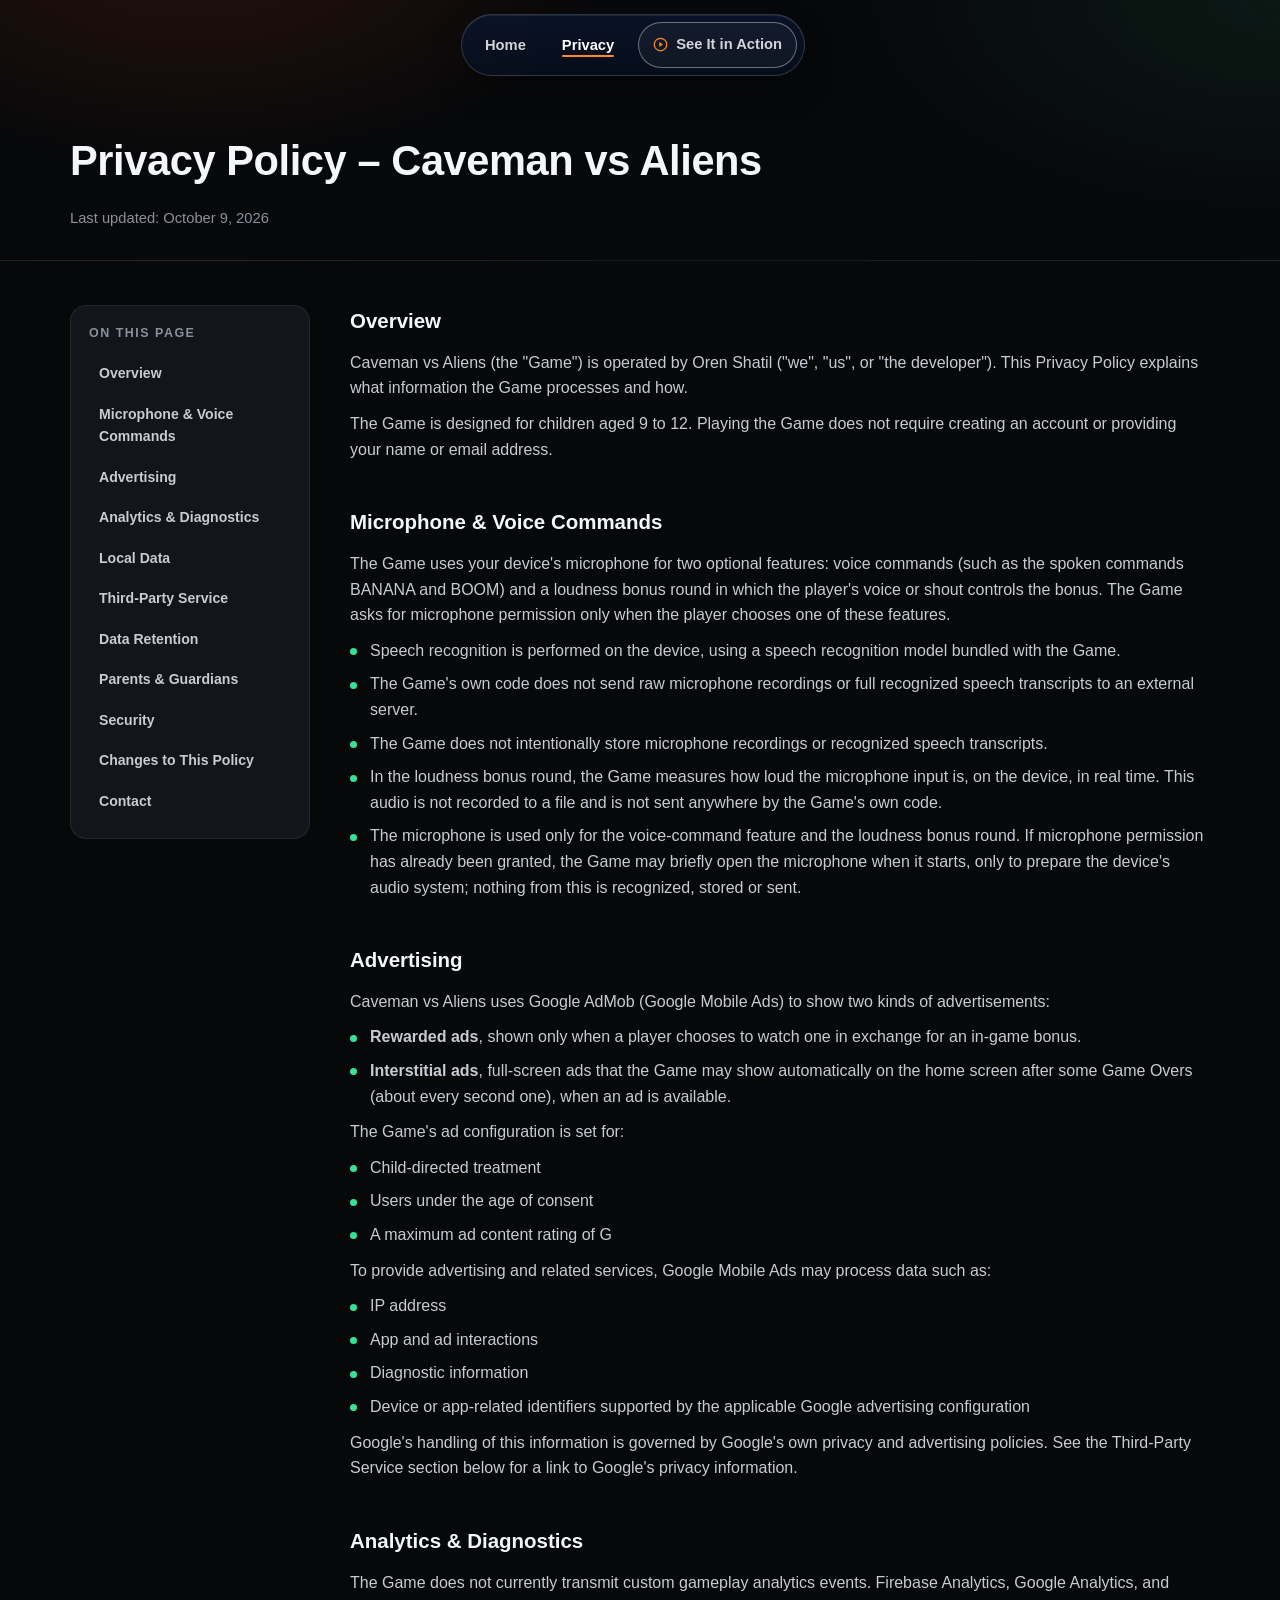
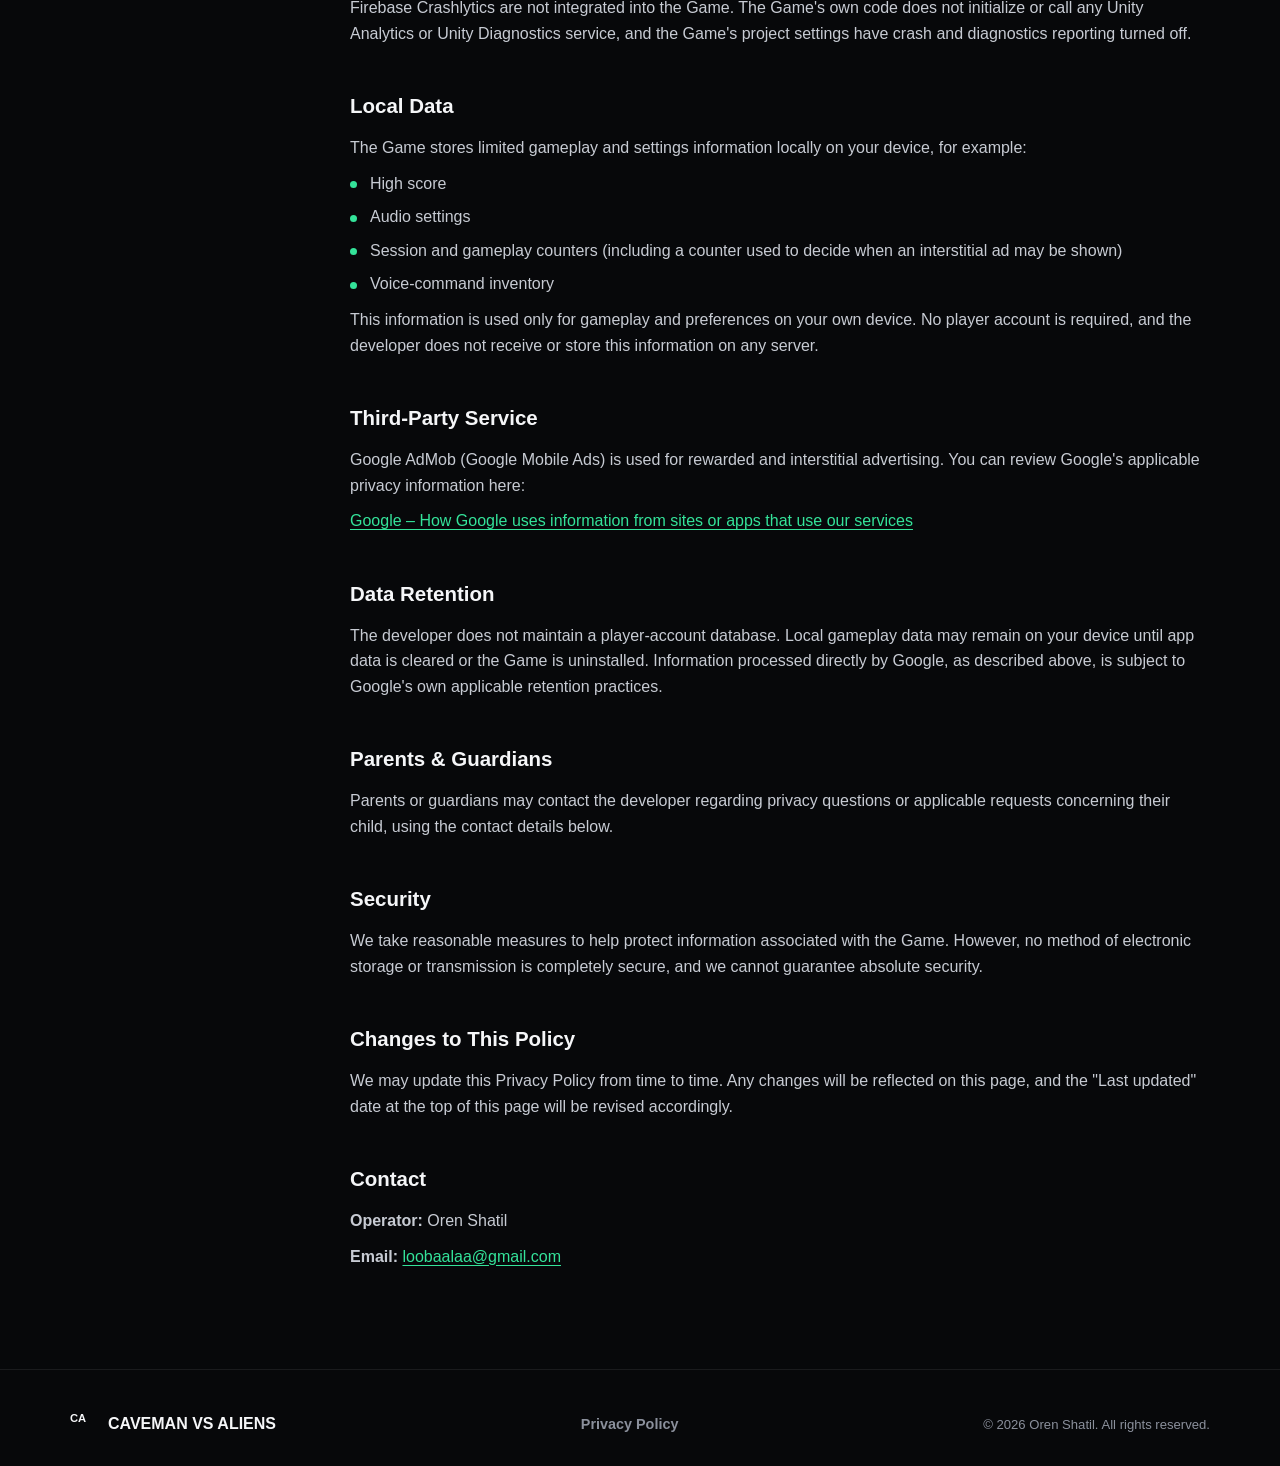
==== privacy.html @ b7eabb9c "Initial Caveman vs Aliens website" ====
<!doctype html>
<html lang="en">
<head>
  <meta charset="utf-8">
  <meta name="viewport" content="width=device-width, initial-scale=1">
  <script>document.documentElement.classList.add('js');</script>
  <title>Privacy Policy – Caveman vs Aliens</title>
  <meta name="description" content="Privacy Policy for the Caveman vs Aliens Android game, operated by Oren Shatil. Explains microphone/voice commands, advertising, local storage, and contact details.">
  <link rel="canonical" href="https://example.com/privacy.html">

  <meta property="og:type" content="website">
  <meta property="og:site_name" content="Caveman vs Aliens">
  <meta property="og:title" content="Privacy Policy – Caveman vs Aliens">
  <meta property="og:description" content="Privacy Policy for the Caveman vs Aliens Android game.">
  <meta property="og:url" content="https://example.com/privacy.html">

  <link rel="icon" type="image/svg+xml" href="assets/images/favicon.svg">
  <link rel="stylesheet" href="assets/css/style.css">
</head>
<body>
  <a class="skip-link" href="#main">Skip to content</a>

  <header class="site-header">
    <nav class="nav" aria-label="Primary">
      <ul class="nav-links">
        <li><a href="index.html">Home</a></li>
        <li><a href="privacy.html" aria-current="page">Privacy</a></li>
        <li>
          <button class="nav-link-btn" type="button" data-open-trailer>
            <svg viewBox="0 0 24 24" fill="currentColor" aria-hidden="true"><circle cx="12" cy="12" r="10" fill="none" stroke="currentColor" stroke-width="2"/><polygon points="10 8 16 12 10 16 10 8"/></svg>
            See It in Action
          </button>
        </li>
      </ul>

      <div class="nav-actions">
        <button class="nav-toggle" type="button" data-nav-toggle aria-expanded="false" aria-controls="mobileMenu" aria-label="Toggle menu">
          <svg class="icon-open" viewBox="0 0 24 24" fill="none" stroke="currentColor" stroke-width="2" stroke-linecap="round"><line x1="4" y1="7" x2="20" y2="7"/><line x1="4" y1="12" x2="20" y2="12"/><line x1="4" y1="17" x2="20" y2="17"/></svg>
          <svg class="icon-close" viewBox="0 0 24 24" fill="none" stroke="currentColor" stroke-width="2" stroke-linecap="round"><line x1="6" y1="6" x2="18" y2="18"/><line x1="18" y1="6" x2="6" y2="18"/></svg>
        </button>
      </div>
    </nav>

    <div class="mobile-menu" id="mobileMenu" data-mobile-menu>
      <ul>
        <li><a href="index.html">Home</a></li>
        <li><a href="privacy.html" aria-current="page">Privacy</a></li>
        <li>
          <button class="nav-link-btn" type="button" data-open-trailer>
            <svg viewBox="0 0 24 24" fill="currentColor" aria-hidden="true"><circle cx="12" cy="12" r="10" fill="none" stroke="currentColor" stroke-width="2"/><polygon points="10 8 16 12 10 16 10 8"/></svg>
            See It in Action
          </button>
        </li>
      </ul>
    </div>
  </header>

  <main id="main">
    <section class="page-hero">
      <div class="container">
        <h1 class="page-title">Privacy Policy – Caveman vs Aliens</h1>
        <p class="page-meta">Last updated: October 9, 2026</p>
      </div>
    </section>

    <section class="legal">
      <div class="container legal-layout">
        <aside class="legal-toc" aria-label="Table of contents">
          <h2>On this page</h2>
          <ul>
            <li><a href="#overview">Overview</a></li>
            <li><a href="#microphone">Microphone &amp; Voice Commands</a></li>
            <li><a href="#advertising">Advertising</a></li>
            <li><a href="#analytics">Analytics &amp; Diagnostics</a></li>
            <li><a href="#local-data">Local Data</a></li>
            <li><a href="#third-party">Third-Party Service</a></li>
            <li><a href="#retention">Data Retention</a></li>
            <li><a href="#parents">Parents &amp; Guardians</a></li>
            <li><a href="#security">Security</a></li>
            <li><a href="#changes">Changes to This Policy</a></li>
            <li><a href="#contact">Contact</a></li>
          </ul>
        </aside>

        <div class="legal-body">
          <h2 id="overview">Overview</h2>
          <p>
            Caveman vs Aliens (the "Game") is operated by Oren Shatil ("we", "us", or "the developer").
            This Privacy Policy explains what information the Game processes and how.
          </p>
          <p>
            The Game is designed for children aged 9 to 12. Playing the Game does not require
            creating an account or providing your name or email address.
          </p>

          <h2 id="microphone">Microphone &amp; Voice Commands</h2>
          <p>
            The Game uses your device's microphone for two optional features: voice commands
            (such as the spoken commands BANANA and BOOM) and a loudness bonus round in which the
            player's voice or shout controls the bonus. The Game asks for microphone permission
            only when the player chooses one of these features.
          </p>
          <ul>
            <li>Speech recognition is performed on the device, using a speech recognition model bundled with the Game.</li>
            <li>The Game's own code does not send raw microphone recordings or full recognized speech transcripts to an external server.</li>
            <li>The Game does not intentionally store microphone recordings or recognized speech transcripts.</li>
            <li>In the loudness bonus round, the Game measures how loud the microphone input is, on the device, in real time. This audio is not recorded to a file and is not sent anywhere by the Game's own code.</li>
            <li>The microphone is used only for the voice-command feature and the loudness bonus round. If microphone permission has already been granted, the Game may briefly open the microphone when it starts, only to prepare the device's audio system; nothing from this is recognized, stored or sent.</li>
          </ul>

          <h2 id="advertising">Advertising</h2>
          <p>
            Caveman vs Aliens uses Google AdMob (Google Mobile Ads) to show two kinds of
            advertisements:
          </p>
          <ul>
            <li><strong>Rewarded ads</strong>, shown only when a player chooses to watch one in exchange for an in-game bonus.</li>
            <li><strong>Interstitial ads</strong>, full-screen ads that the Game may show automatically on the home screen after some Game Overs (about every second one), when an ad is available.</li>
          </ul>
          <p>The Game's ad configuration is set for:</p>
          <ul>
            <li>Child-directed treatment</li>
            <li>Users under the age of consent</li>
            <li>A maximum ad content rating of G</li>
          </ul>
          <p>
            To provide advertising and related services, Google Mobile Ads may process data such as:
          </p>
          <ul>
            <li>IP address</li>
            <li>App and ad interactions</li>
            <li>Diagnostic information</li>
            <li>Device or app-related identifiers supported by the applicable Google advertising configuration</li>
          </ul>
          <p>
            Google's handling of this information is governed by Google's own privacy and advertising
            policies. See the Third-Party Service section below for a link to Google's privacy
            information.
          </p>

          <h2 id="analytics">Analytics &amp; Diagnostics</h2>
          <p>
            The Game does not currently transmit custom gameplay analytics events. Firebase
            Analytics, Google Analytics, and Firebase Crashlytics are not integrated into the Game.
            The Game's own code does not initialize or call any Unity Analytics or Unity Diagnostics service, and the Game's project settings have crash and diagnostics reporting turned off.
          </p>

          <h2 id="local-data">Local Data</h2>
          <p>
            The Game stores limited gameplay and settings information locally on your device,
            for example:
          </p>
          <ul>
            <li>High score</li>
            <li>Audio settings</li>
            <li>Session and gameplay counters (including a counter used to decide when an interstitial ad may be shown)</li>
            <li>Voice-command inventory</li>
          </ul>
          <p>
            This information is used only for gameplay and preferences on your own device. No
            player account is required, and the developer does not receive or store this
            information on any server.
          </p>

          <h2 id="third-party">Third-Party Service</h2>
          <p>
            Google AdMob (Google Mobile Ads) is used for rewarded and interstitial advertising. You can
            review Google's applicable privacy information here:
          </p>
          <p>
            <a class="link" href="https://policies.google.com/technologies/ads" target="_blank" rel="noopener noreferrer">
              Google – How Google uses information from sites or apps that use our services
            </a>
          </p>

          <h2 id="retention">Data Retention</h2>
          <p>
            The developer does not maintain a player-account database. Local gameplay data may
            remain on your device until app data is cleared or the Game is uninstalled.
            Information processed directly by Google, as described above, is subject to Google's
            own applicable retention practices.
          </p>

          <h2 id="parents">Parents &amp; Guardians</h2>
          <p>
            Parents or guardians may contact the developer regarding privacy questions or
            applicable requests concerning their child, using the contact details below.
          </p>

          <h2 id="security">Security</h2>
          <p>
            We take reasonable measures to help protect information associated with the Game.
            However, no method of electronic storage or transmission is completely secure, and we
            cannot guarantee absolute security.
          </p>

          <h2 id="changes">Changes to This Policy</h2>
          <p>
            We may update this Privacy Policy from time to time. Any changes will be reflected on
            this page, and the "Last updated" date at the top of this page will be revised
            accordingly.
          </p>

          <h2 id="contact">Contact</h2>
          <p><strong>Operator:</strong> Oren Shatil</p>
          <p><strong>Email:</strong> <a class="link" href="mailto:loobaalaa@gmail.com">loobaalaa@gmail.com</a></p>
        </div>
      </div>
    </section>
  </main>

  <footer class="site-footer">
    <div class="container footer-grid">
      <div class="footer-brand">
        <span class="brand-mark" aria-hidden="true" style="width:28px;height:28px;font-size:0.7rem;">CA</span>
        CAVEMAN VS ALIENS
      </div>
      <nav class="footer-links" aria-label="Footer">
        <a href="privacy.html">Privacy Policy</a>
      </nav>
      <p class="footer-meta">© 2026 Oren Shatil. All rights reserved.</p>
    </div>
  </footer>

  <!-- ===================== SEE IT IN ACTION MODAL =====================
       One modal, two views. View 1 offers two cards (Game Intro / Voice
       Commands). Choosing a card swaps to view 2 (player). The single
       <video> has NO src/poster until a card is chosen, so no MP4 is
       requested during page load or when the modal merely opens; closing
       (or going Back) releases the video again. Opening never autoplays. -->
  <div class="modal-overlay media-overlay" id="trailerModal" role="dialog" aria-modal="true" aria-labelledby="mediaSelectTitle">
    <div class="modal-card modal-media" data-media-state="select">
      <button class="modal-close" type="button" aria-label="Close">
        <svg viewBox="0 0 24 24" fill="none" stroke="currentColor" stroke-width="2" stroke-linecap="round"><line x1="6" y1="6" x2="18" y2="18"/><line x1="18" y1="6" x2="6" y2="18"/></svg>
      </button>

      <section class="media-select" data-media-select>
        <h2 class="modal-title media-heading" id="mediaSelectTitle">SEE CAVEMAN VS ALIENS IN ACTION</h2>
        <p class="media-sub">Choose what you want to watch</p>
        <div class="media-cards">
          <button class="media-card" type="button" data-media-card
                  data-label="GAME INTRO"
                  data-video="assets/video/caveman-vs-aliens-trailer.mp4"
                  data-poster="assets/images/trailer/trailer-poster.webp">
            <span class="media-card-thumb">
              <img src="assets/images/trailer/trailer-poster.webp" alt="" width="848" height="478" loading="lazy" decoding="async">
              <span class="media-card-play" aria-hidden="true"><svg viewBox="0 0 24 24" fill="currentColor"><polygon points="8 5 19 12 8 19 8 5"/></svg></span>
            </span>
            <span class="media-card-title">GAME INTRO</span>
            <span class="media-card-desc">Meet the caveman. Meet the aliens.</span>
          </button>
          <button class="media-card" type="button" data-media-card
                  data-label="VOICE COMMANDS"
                  data-video="assets/video/caveman-vs-aliens-voice-commands.mp4"
                  data-poster="assets/images/trailer/voice-commands-poster.webp">
            <span class="media-card-thumb">
              <img src="assets/images/trailer/voice-commands-poster.webp" alt="" width="848" height="478" loading="lazy" decoding="async">
              <span class="media-card-play" aria-hidden="true"><svg viewBox="0 0 24 24" fill="currentColor"><polygon points="8 5 19 12 8 19 8 5"/></svg></span>
            </span>
            <span class="media-card-title">VOICE COMMANDS</span>
            <span class="media-card-desc">See how BANANA and BOOM work.</span>
          </button>
        </div>
      </section>

      <section class="media-player" data-media-player hidden>
        <div class="media-player-bar">
          <button class="media-back" type="button" data-media-back aria-label="Back to video choices">
            <svg viewBox="0 0 24 24" fill="none" stroke="currentColor" stroke-width="2.4" stroke-linecap="round" stroke-linejoin="round" aria-hidden="true"><polyline points="15 5 8 12 15 19"/></svg>
            <span>All videos</span>
          </button>
          <h2 class="media-player-title" id="mediaPlayerTitle" data-media-label></h2>
        </div>
        <div class="trailer-frame" data-trailer-embed>
          <video class="trailer-video" controls playsinline preload="none" width="1920" height="1080"></video>
        </div>
      </section>
    </div>
  </div>

  <script src="assets/js/main.js"></script>
</body>
</html>
---- assets/css/style.css ----
/* ==========================================================================
   Caveman vs Aliens — Official Website
   Vanilla CSS, no framework, no external fonts. Mobile-first.
   ========================================================================== */

:root {
  /* Core palette — prehistoric night + alien glow */
  --bg-0: #07080a;
  --bg-1: #0e1013;
  --bg-2: #15181d;
  --bg-card: #12151a;
  --line: rgba(255, 255, 255, 0.08);
  --line-strong: rgba(255, 255, 255, 0.16);

  --text-0: #f5f6f8;
  --text-1: #c7cbd3;
  --text-2: #8b909c;

  --ember: #ff7a3d;
  --ember-strong: #ff5a1f;
  --alien: #63ffb0;
  --alien-strong: #34e39a;
  --ufo: #8b7bff;

  --grad-ember: linear-gradient(135deg, var(--ember-strong), var(--ember) 55%, #ffb85e);
  --grad-alien: linear-gradient(135deg, var(--ufo), var(--alien-strong) 70%);

  /* Phase 2 — brighter "sky" palette, used for the hero + Play/Trailer CTAs.
     Kept separate from the core dark tokens above so the rest of the site
     (out of scope for this phase) is untouched. */
  --sky-top: #2fb2e0;
  --sky-mid: #6cd6e8;
  --sky-horizon: #ffd166;
  --sun-glow: #ffb84d;
  --ground: #1c6e4f;
  --play-green: #14b866;
  --play-green-strong: #0fa058;
  --trailer-amber: #ff8a1f;
  --trailer-amber-strong: #ff6a00;

  --grad-sky: linear-gradient(180deg, var(--sky-top) 0%, var(--sky-mid) 45%, var(--sky-horizon) 100%);
  --grad-play: linear-gradient(135deg, var(--play-green-strong), var(--play-green) 65%, #4fd88a);
  --grad-trailer: linear-gradient(135deg, var(--trailer-amber-strong), var(--trailer-amber) 70%);

  --radius-s: 10px;
  --radius-m: 16px;
  --radius-l: 24px;

  --shadow-card: 0 20px 60px -20px rgba(0, 0, 0, 0.65);
  --shadow-glow-ember: 0 0 60px -10px rgba(255, 90, 31, 0.35);
  --shadow-glow-alien: 0 0 60px -10px rgba(52, 227, 154, 0.3);
  --shadow-glow-play: 0 10px 34px -8px rgba(15, 160, 88, 0.55);

  --container: 1180px;
  --gutter: 20px;

  --font-display: -apple-system, "Segoe UI", Roboto, "Helvetica Neue", Arial, sans-serif;
  --font-body: -apple-system, "Segoe UI", Roboto, "Helvetica Neue", Arial, sans-serif;

  --ease: cubic-bezier(0.22, 1, 0.36, 1);
  --z-modal: 300;
}

/* ---------- Reset ---------- */
*, *::before, *::after { box-sizing: border-box; }
html { scroll-behavior: smooth; }
body {
  margin: 0;
  background: var(--bg-0);
  color: var(--text-1);
  font-family: var(--font-body);
  line-height: 1.6;
  -webkit-font-smoothing: antialiased;
  text-rendering: optimizeLegibility;
}
img { max-width: 100%; display: block; height: auto; }
a { color: inherit; }
h1, h2, h3, h4 { color: var(--text-0); margin: 0; font-family: var(--font-display); }
p { margin: 0; }
ul { margin: 0; padding: 0; list-style: none; }
button { font: inherit; }

@media (prefers-reduced-motion: reduce) {
  html { scroll-behavior: auto; }
  *, *::before, *::after { animation-duration: 0.001ms !important; animation-iteration-count: 1 !important; transition-duration: 0.001ms !important; }
}

/* ---------- Utility ---------- */
.container { width: 100%; max-width: var(--container); margin: 0 auto; padding: 0 var(--gutter); }
.visually-hidden {
  position: absolute; width: 1px; height: 1px; padding: 0; margin: -1px;
  overflow: hidden; clip: rect(0,0,0,0); white-space: nowrap; border: 0;
}
.skip-link {
  position: absolute; left: 12px; top: -60px;
  background: var(--alien-strong); color: #06120c; font-weight: 700;
  padding: 10px 16px; border-radius: var(--radius-s); z-index: 200;
  transition: top .2s var(--ease);
}
.skip-link:focus { top: 12px; }

.eyebrow {
  display: inline-flex; align-items: center; gap: 8px;
  font-size: 0.78rem; font-weight: 800; letter-spacing: 0.16em; text-transform: uppercase;
  color: var(--alien-strong);
}
.eyebrow::before {
  content: ""; width: 22px; height: 2px; background: var(--grad-alien); border-radius: 2px;
}

.section { padding: clamp(56px, 9vw, 120px) 0; position: relative; }
.section-title {
  font-size: clamp(1.7rem, 3.4vw, 2.6rem);
  font-weight: 800; letter-spacing: -0.01em; margin-top: 10px;
}
.section-lead { margin-top: 14px; color: var(--text-1); font-size: 1.05rem; }

.backdrop-line {
  position: absolute; inset: 0; pointer-events: none; z-index: 0;
  background-image:
    radial-gradient(600px 300px at 15% 0%, rgba(255,90,31,0.08), transparent 60%),
    radial-gradient(600px 300px at 85% 100%, rgba(52,227,154,0.08), transparent 60%);
}

/* ---------- Buttons ---------- */
.btn {
  display: inline-flex; align-items: center; justify-content: center; gap: 10px;
  padding: 14px 26px; border-radius: 999px; font-weight: 800;
  font-size: 0.95rem; letter-spacing: 0.02em; text-decoration: none;
  border: 1px solid transparent; cursor: pointer;
  transition: transform .18s var(--ease), box-shadow .18s var(--ease), border-color .18s var(--ease);
}
.btn:active { transform: translateY(1px) scale(0.99); }
.btn-primary {
  background: var(--grad-ember); color: #1a0900;
  box-shadow: var(--shadow-glow-ember);
}
.btn-primary:hover { box-shadow: 0 0 80px -8px rgba(255,90,31,0.55); }
.btn-ghost {
  background: transparent; color: var(--text-0); border-color: var(--line-strong);
}
.btn-ghost:hover { border-color: var(--alien-strong); color: var(--alien-strong); }
.btn-store {
  background: var(--bg-card); color: var(--text-1);
  border: 1px dashed var(--line-strong);
  cursor: default; user-select: none;
}
.btn-store .btn-store-kicker { display: block; font-size: 0.68rem; font-weight: 700; letter-spacing: 0.12em; color: var(--text-2); text-transform: uppercase; }
.btn-store .btn-store-main { display: block; font-size: 0.98rem; font-weight: 800; color: var(--text-0); margin-top: 2px; }

/* ---------- Google Play CTA (Phase 2) ---------- */
.btn-play {
  background: var(--grad-play); color: #04170d;
  box-shadow: var(--shadow-glow-play);
  border: none;
}
.btn-play:hover { box-shadow: 0 14px 46px -8px rgba(15, 160, 88, 0.7); transform: translateY(-1px); }
.btn-play svg { width: 22px; height: 22px; flex: none; }
.btn-play .btn-play-text { display: flex; flex-direction: column; align-items: flex-start; line-height: 1.15; }
.btn-play .btn-play-kicker { font-size: 0.62rem; font-weight: 700; letter-spacing: 0.1em; text-transform: uppercase; opacity: 0.85; }
.btn-play .btn-play-main { font-size: 1rem; font-weight: 900; }

/* ---------- Nav "Watch Trailer" button (Phase 2) ---------- */
.nav-link-btn {
  display: inline-flex; align-items: center; gap: 8px;
  background: transparent; border: none; cursor: pointer;
  text-decoration: none; color: rgba(255, 255, 255, 0.82); font-weight: 700; font-size: 0.92rem;
  padding: 10px 14px; border-radius: 999px; transition: color .15s, background .15s, border-color .15s;
  font-family: inherit;
}
.nav-link-btn:hover { color: #fff; }
.nav-link-btn svg { width: 15px; height: 15px; color: var(--trailer-amber); flex: none; }
.mobile-menu .nav-link-btn {
  display: flex; align-items: center; gap: 10px; width: 100%; text-align: left;
  padding: 14px 12px; border-radius: var(--radius-s);
  color: rgba(255, 255, 255, 0.82); font-weight: 700; font-size: 1rem;
  border-bottom: 1px solid rgba(255, 255, 255, 0.08); background: transparent; border-left: none; border-right: none; border-top: none;
}
.mobile-menu .nav-link-btn svg { width: 16px; height: 16px; color: var(--trailer-amber); }

/* ---------- Header / Nav ----------
   Correction pass 1: the header is now a true overlay — position: absolute,
   fully transparent, taken out of normal document flow — so it floats on
   top of whatever paints behind it (the Hero's sky on index.html, the page
   banner on inner pages) instead of reserving its own full-width black
   strip above the content. Sections that sit under it (.hero, .page-hero)
   add top padding so their content clears the floating nav.
   Brand/logo chip removed from the header entirely (branding now lives
   only in the Hero, and in each page's own <h1>) to avoid duplicating it. */
.site-header {
  position: absolute; top: 0; left: 0; right: 0; z-index: 100;
  background: transparent;
  padding-top: 14px;
}
.nav {
  display: flex; align-items: center; justify-content: flex-end;
  gap: 14px;
  padding: 0 var(--gutter) 10px;
  max-width: var(--container); margin: 0 auto;
}

.nav-links {
  display: none;
  align-items: center; gap: 4px;
}
.nav-links a {
  position: relative;
  text-decoration: none; color: rgba(255, 255, 255, 0.82); font-weight: 700; font-size: 0.92rem;
  padding: 10px 16px; border-radius: 999px; transition: color .15s, background .15s;
}
.nav-links a:hover { color: #fff; background: rgba(255, 255, 255, 0.08); }
.nav-links a[aria-current="page"] {
  color: #fff;
}
.nav-links a[aria-current="page"]::after {
  content: "";
  position: absolute; left: 16px; right: 16px; bottom: 6px;
  height: 2px; border-radius: 2px;
  background: var(--trailer-amber);
}

.nav-actions { display: flex; align-items: center; gap: 10px; }

.nav-toggle {
  display: inline-flex; align-items: center; justify-content: center;
  width: 42px; height: 42px; border-radius: 14px;
  background: rgba(8, 16, 34, 0.78); border: 1px solid rgba(255, 255, 255, 0.18);
  backdrop-filter: blur(8px); -webkit-backdrop-filter: blur(8px);
  color: #fff; cursor: pointer;
}
.nav-toggle svg { width: 20px; height: 20px; }
.nav-toggle .icon-close { display: none; }
.nav-toggle[aria-expanded="true"] .icon-open { display: none; }
.nav-toggle[aria-expanded="true"] .icon-close { display: block; }

.mobile-menu {
  display: none;
  margin: 8px var(--gutter) 0;
  border: 1px solid rgba(255, 255, 255, 0.14);
  border-radius: var(--radius-l);
  background: linear-gradient(180deg, rgba(9, 19, 40, 0.96), rgba(6, 13, 28, 0.96));
  backdrop-filter: blur(14px); -webkit-backdrop-filter: blur(14px);
  box-shadow: 0 20px 50px -14px rgba(0, 0, 0, 0.55);
  overflow: hidden;
}
.mobile-menu.is-open { display: block; }
.mobile-menu ul { padding: 10px 14px 14px; display: flex; flex-direction: column; gap: 2px; }
.mobile-menu a {
  display: block; padding: 14px 12px; border-radius: var(--radius-s);
  text-decoration: none; color: rgba(255, 255, 255, 0.82); font-weight: 700; font-size: 1rem;
  border-bottom: 1px solid rgba(255, 255, 255, 0.08);
}
.mobile-menu a:last-child { border-bottom: none; }
.mobile-menu a[aria-current="page"] { color: var(--trailer-amber); }

@media (min-width: 860px) {
  .nav { justify-content: center; }
  .nav-links {
    display: flex;
    background: linear-gradient(180deg, rgba(10, 22, 46, 0.82), rgba(7, 15, 32, 0.74));
    border: 1px solid rgba(255, 255, 255, 0.16);
    border-radius: 999px;
    padding: 7px;
    box-shadow: 0 16px 38px -12px rgba(0, 0, 0, 0.55), inset 0 1px 0 rgba(255, 255, 255, 0.08);
    backdrop-filter: blur(14px); -webkit-backdrop-filter: blur(14px);
  }
  .nav-links .nav-link-btn {
    border: 1.5px solid rgba(255, 255, 255, 0.38);
    border-radius: 999px;
    background: rgba(255, 255, 255, 0.04);
    margin-left: 4px;
  }
  .nav-links .nav-link-btn:hover {
    border-color: var(--trailer-amber);
    background: rgba(255, 138, 31, 0.16);
    color: #fff;
  }
  .nav-links .nav-link-btn svg { color: var(--trailer-amber); }
  .nav-toggle { display: none; }
  .mobile-menu { display: none !important; }

  /* index.html only: hero-final.png already shows this same floating nav
     pill baked into the artwork at this width, so the real capsule here
     would duplicate it. Hide the capsule text links; the hero's own
     invisible, pixel-aligned hotspots (below) provide the real, working
     Home/Privacy/Watch Trailer controls instead. Untouched on privacy.html
     and support.html, which have no baked-in nav to duplicate. */
  body.hero-art-nav .nav-links { display: none; }
}

/* ---------- Hero ----------
   hero-final.png is the approved, final artwork and is used exactly as
   supplied — it is never generated, retouched or cropped destructively.
   It already bakes in the logo, headline, tagline, nav pill and Google
   Play button, so no HTML text is drawn on top of it; real, accessible,
   keyboard-reachable controls are layered over the image instead, aligned
   to what the artwork shows. The frame's aspect-ratio is swapped per
   breakpoint to show progressively less of the image's right side
   (object-position stays left-anchored), keeping the logo/headline/CTA on
   the left safely in frame at every width without distorting the art. */
.hero {
  position: relative;
  overflow: hidden;
  background: var(--grad-sky);
  border-bottom: 6px solid var(--ground);
}

.hero-frame {
  position: relative;
  width: 100%;
  /* Mobile default: show the left ~50% of the image width — enough to
     keep the baked logo/headline/tagline/Google Play button comfortably
     in frame with safe margin, verified against their measured extents.
     (Full height here; the mobile-only vertical crop that removes the
     baked nav pill is handled by .hero-frame-mobile-bg below, since
     object-fit: cover can only crop one axis per breakpoint — see its
     comment.) Tablet/desktop below restore the unclipped aspect ratios
     they had before this fix; neither one changes. */
  aspect-ratio: 998.5 / 788;
}
.hero-frame-img {
  position: absolute; inset: 0; z-index: 0;
  width: 100%; height: 100%;
  object-fit: cover; object-position: 0% center;
  display: block;
}

@media (max-width: 699px) {
  /* object-fit: cover always matches whichever container dimension is the
     binding constraint exactly (zero leftover there) and only crops the
     other — it cannot crop both axes from one <img> at once. At the
     mobile aspect-ratio above, height is always the binding dimension,
     so object-position-y here is a no-op and the baked nav pill (which
     sits in the top ~11.4% of the image) always stays in frame no matter
     what object-position is set to. A background-image sidesteps that:
     background-size takes independent width/height percentages, so the
     image can be deliberately over-scaled on the vertical axis too,
     creating real leftover for background-position-y to crop into. */
  .hero-frame-img { display: none; }

  .hero-frame-mobile-bg {
    position: absolute; inset: 0; z-index: 0;
    background-image: url("../images/hero-final.png");
    background-image: image-set(url("../images/hero-final.webp") type("image/webp"), url("../images/hero-final.png") type("image/png"));
    background-repeat: no-repeat;
    /* 200% = 100/cw, cw=0.50 (left half of the image's width, same as the
       desktop/tablet horizontal-crop logic). 138.89% = 100/ch, ch=0.72
       (show a 72%-tall vertical band of the image, not its full height). */
    background-size: 200% 138.89%;
    /* x: 0% = left-anchored, same horizontal crop as before. y: 46.43% =
       solved so the visible vertical band is [13%, 85%] of the image's
       height — below the baked nav pill (which ends at ~11.4%) with
       margin, through the logo/headline/tagline/Google Play button. */
    background-position: 0% 46.43%;
  }
}

/* Real controls, invisible by default (no fill/border/text) so nothing
   visibly duplicates the artwork's own baked nav pill or Play button —
   positioned as percentages of the frame so they track the image exactly
   at any render size, since both scale together. */
.hero-hotspot {
  position: absolute;
  top: var(--spot-t); bottom: var(--spot-b);
  left: var(--spot-l); right: var(--spot-r);
  display: block;
  margin: 0; padding: 0; border: 0; background: transparent;
  font: inherit; line-height: normal; cursor: pointer;
  -webkit-tap-highlight-color: transparent;
}
.hero-hotspot:focus-visible {
  outline: 3px solid #fff;
  outline-offset: 2px;
  border-radius: 10px;
  box-shadow: 0 0 0 6px rgba(4, 12, 18, 0.45);
}

.hero-overlay-nav {
  position: absolute; inset: 0; z-index: 1;
  /* Hidden below 860px: the artwork's nav pill isn't in frame at the
     mobile crop, and the real hamburger/mobile menu in the site header
     already covers navigation there — see .hero-overlay-nav override
     at 860px below. */
  display: none;
}
.hero-hotspot-play { z-index: 1; }

/* Google Play hotspot: the button stays in frame through every crop, so
   its hotspot is positioned at all widths. Re-measured directly against
   hero-final.png's actual button bounds (pixel box [220,518]-[665,650] of
   the 1997×788 source — the earlier version used a looser box that
   included margin well outside the visible pill, especially on the left).
   Mobile fractions (default), mapped through the mobile vertical crop
   (13%-85% of image height). */
.hero-hotspot-play {
  --spot-t: 73.25%; --spot-b: 3.49%;
  --spot-l: 22.04%; --spot-r: 33.4%;
}

@media (min-width: 700px) and (max-width: 959px) {
  /* Tablet: unchanged, approved — show the left 72% of the image width,
     full height, exactly as before. */
  .hero-frame { aspect-ratio: 1438.56 / 788; }
  .hero-frame-img { object-position: 0% center; }

  .hero-hotspot-play {
    --spot-t: 65.74%; --spot-b: 17.51%;
    --spot-l: 15.31%; --spot-r: 53.75%;
  }

  /* Nav hotspot fractions for this crop (only visible from 860px up, via
     the media query below — harmless to set them here too). */
  .hero-hotspot-home { --spot-l: 46.9%; --spot-r: 40.3%; }
  /* Privacy ends where the See It in Action button begins (was overhanging it). */
  .hero-hotspot-privacy { --spot-l: 59.7%; --spot-r: 30.28%; }
  /* See It in Action: matches the visible baked button (outline box
     [1003,26]-[1273,80] of the 1997x788 source; this crop shows the left
     1438.56px of the image width). Fractions are of the frame. */
  .hero-hotspot-trailer { --spot-l: 69.72%; --spot-r: 11.51%; }
  .hero-hotspot-home, .hero-hotspot-privacy, .hero-hotspot-trailer {
    --spot-t: 2.0%; --spot-b: 88.6%;
  }
  .hero-hotspot-trailer { --spot-t: 3.30%; --spot-b: 89.85%; }
}

@media (min-width: 960px) {
  /* Desktop: unchanged, approved — the full, uncropped image. Container
     ratio matches the source image's native ratio exactly, so
     object-fit: cover never trims anything here regardless of viewport
     width. */
  .hero-frame { aspect-ratio: 1997 / 788; }
  .hero-frame-img { object-position: 0% center; }

  .hero-hotspot-play {
    --spot-t: 65.74%; --spot-b: 17.51%;
    --spot-l: 11.02%; --spot-r: 66.7%;
  }

  .hero-hotspot-home { --spot-l: 33.8%; --spot-r: 57.0%; }
  /* Privacy ends where the See It in Action button begins (was overhanging it). */
  .hero-hotspot-privacy { --spot-l: 43.0%; --spot-r: 49.77%; }
  /* See It in Action: matches the visible baked button (outline box
     [1003,26]-[1273,80] of the 1997x788 source), full uncropped image. */
  .hero-hotspot-trailer { --spot-l: 50.23%; --spot-r: 36.25%; }
  .hero-hotspot-home, .hero-hotspot-privacy, .hero-hotspot-trailer {
    --spot-t: 2.0%; --spot-b: 88.6%;
  }
  .hero-hotspot-trailer { --spot-t: 3.30%; --spot-b: 89.85%; }
}

@media (min-width: 700px) {
  /* The artwork's nav pill is in frame from here up (the tablet crop was
     chosen specifically to keep it clear of the edge), so the real
     invisible hotspots take over as the page's navigation and the site
     header's hamburger button (which would otherwise sit uselessly next
     to a baked pill that looks clickable but isn't wired up) is hidden.
     Below 700px the pill isn't in frame, so the hamburger/mobile menu
     stays the real navigation, unchanged. index.html only — privacy.html
     and support.html have no baked nav and keep the hamburger at every
     width below their own 860px capsule breakpoint. */
  .hero-overlay-nav { display: block; }
  body.hero-art-nav .nav-toggle { display: none; }
  body.hero-art-nav .mobile-menu { display: none !important; }
  /* The floating header holds no interactive control here (links and toggle
     are hidden), but its empty box overlapped the top of the hero hotspots
     and swallowed clicks. Let them through. */
  body.hero-art-nav .site-header { pointer-events: none; }
}

.hero-actions { margin-top: 26px; }
.hero-actions { display: flex; flex-wrap: wrap; align-items: center; gap: 14px; }

/* ---------- Placeholder media ---------- */
.placeholder-frame {
  position: relative;
  border: 1px solid var(--line-strong);
  border-radius: var(--radius-m);
  overflow: hidden;
  background: var(--bg-card);
}
.placeholder-frame img { width: 100%; height: 100%; object-fit: cover; }
.placeholder-tag {
  position: absolute; top: 12px; left: 12px;
  background: rgba(7,8,10,0.72); border: 1px solid var(--line-strong);
  color: var(--text-1); font-size: 0.66rem; font-weight: 800; letter-spacing: 0.08em;
  text-transform: uppercase; padding: 6px 10px; border-radius: 999px;
  backdrop-filter: blur(6px);
}

/* ---------- Game Features band (Phase C) ----------
   One continuous illustrated band directly under the Hero: a shared dark
   rock/night-sky background with a warm ground-glow seam at the bottom
   (echoing the Hero's own ground glow, so there's no hard black gap
   between sections), three panels with their own themed light color
   (cyan=Voice, lava/green=Dinosaurs, violet/blue=Power-Ups), and a thin
   stone-seam divider between panels instead of a hard edge. */
.features {
  position: relative;
  background: linear-gradient(180deg, #060d1c 0%, #0a1730 55%, #0d1c3a 100%);
  border-bottom: 6px solid var(--ground);
}
.features-band {
  position: relative;
  display: flex;
  min-height: clamp(360px, 34vw, 460px);
}
.feature-panel {
  position: relative;
  flex: 1 1 0;
  display: flex; flex-direction: column; justify-content: flex-end;
  overflow: hidden;
  padding: 26px 24px 30px;
  text-align: left;
  border: 0; cursor: default;
  font: inherit; color: inherit;
  background:
    radial-gradient(130% 90% at 0% 100%, rgba(255, 170, 60, 0.16), transparent 55%),
    linear-gradient(0deg, rgba(0, 0, 0, 0.35) 0%, transparent 38%);
}
.feature-panel + .feature-panel {
  border-left: 1px solid rgba(255, 255, 255, 0.08);
  box-shadow: inset 6px 0 14px -10px rgba(0, 0, 0, 0.6);
}
.feature-panel-voice {
  flex-grow: 1.35;
  padding: 0;
  /* Cream sampled from the approved artwork's own edges, so any sub-pixel
     rounding at the panel edge is invisible. */
  background: #f0d6b4;
}
.feature-panel-dino { flex-grow: 1.05; padding: 0; background-color: #1b3a1a; }
.feature-panel-power { flex-grow: 1.1; padding: 0; background-color: #0a1d4a; }


.feature-art {
  position: absolute; inset: 0; z-index: 0;
  display: block;
  pointer-events: none;
}
.feature-art img {
  position: absolute;
  width: auto; height: 86%;
  filter: drop-shadow(0 12px 18px rgba(0, 0, 0, 0.45));
}
/* Voice Commands: the approved PNG is the whole panel face. Used as supplied
   (never edited/cropped on disk), decorative, shown once. */
.feature-art-voice img {
  inset: 0; width: 100%; height: 100%;
  object-fit: cover; object-position: 50% 50%;
  filter: none;
}
/* Mobile-only crops are drawn by these two pseudo-tiles (same PNG, CSS
   background-position); hidden whenever the single <img> is shown. */
.feature-art-voice::before,
.feature-art-voice::after { content: none; }
.feature-art-dino img {
  inset: 0; width: 100%; height: 100%;
  object-fit: cover; object-position: 100% 50%;
  filter: none;
}
.feature-art-power img {
  inset: 0; width: 100%; height: 100%;
  object-fit: cover; object-position: 40% 50%;
  filter: none;
}

/* ---------- Desktop: one cohesive band, Voice dominant ----------
   Voice's row height comes from the artwork's own aspect ratio, so the
   image shows in full, undistorted. Dinosaurs / Power-Ups share the rest. */
@media (min-width: 1180px) {
  .features-band { display: grid; grid-template-columns: 2.75fr 1.8fr 1.8fr; min-height: 0; }
  .feature-panel { flex-grow: 0; min-height: 0; }
  .feature-panel-voice { aspect-ratio: 2080 / 756; min-height: 0; }
}

/* ---------- Tablet: 2+1, Voice gets its own full-width row ---------- */
@media (min-width: 700px) and (max-width: 1179px) {
  .features-band { display: grid; grid-template-columns: 1fr 1fr; min-height: 0; }
  .feature-panel { flex-grow: 0; min-height: 230px; }
  .feature-panel-voice {
    grid-column: 1 / -1;
    aspect-ratio: 2080 / 756; min-height: 0;
  }
  .feature-panel + .feature-panel { border-left: 0; box-shadow: none; }
  .feature-panel-dino { border-top: 1px solid rgba(255, 255, 255, 0.08); }
  .feature-panel-power {
    border-top: 1px solid rgba(255, 255, 255, 0.08);
    border-left: 1px solid rgba(255, 255, 255, 0.08);
  }
}

/* ---------- Mobile: one panel at a time, full width ---------- */
@media (max-width: 699px) {
  .features-band { display: flex; flex-direction: column; min-height: 0; }
  .feature-panel {
    flex-grow: 0; min-height: 300px; padding: 22px 20px 24px;
  }
  .feature-panel + .feature-panel {
    border-left: 0; box-shadow: none;
    border-top: 1px solid rgba(255, 255, 255, 0.08);
  }

  /* Voice on phones: the 2.75:1 artwork would shrink its baked-in text to
     nothing at ~360px, so under 700px a <picture> source serves a portrait
     recomposition of the SAME approved artwork (caveman above, title +
     BANANA/BOOM below, blended on plain cream — see
     voice-commands-mobile.png). One continuous image, no divider. */
  .feature-panel-voice { flex: 0 0 auto; min-height: 0; padding: 0; display: block; }
  .feature-art-voice { position: static; display: block; }
  .feature-art-voice img {
    position: static; display: block; width: 100%; height: auto;
    aspect-ratio: 1223 / 1466; object-fit: cover;
  }

  /* Dinosaurs on phones: one clean CSS crop of dinosaurs-final.png, anchored
     to the right so the whole title + sentence stay in frame (the far-left
     tail/claws are the only thing trimmed). */
  .feature-panel-dino { flex: 0 0 auto; min-height: 0; padding: 0; display: block; }
  .feature-art-dino { position: static; display: block; }
  .feature-art-dino img {
    position: static; display: block; width: 100%; height: auto;
    aspect-ratio: 1.85 / 1; object-fit: cover; object-position: 100% 50%;
  }

  /* Power-Ups on phones: one clean CSS crop of powerups-final.png (only a
     few % trimmed from the sides) so title, UFO + alien, tornado, gift and
     shoe all stay in one continuous panel. */
  .feature-panel-power { flex: 0 0 auto; min-height: 0; padding: 0; display: block; }
  .feature-art-power { position: static; display: block; }
  .feature-art-power img {
    position: static; display: block; width: 100%; height: auto;
    aspect-ratio: 1.85 / 1; object-fit: cover; object-position: 40% 50%;
  }
}

/* ---------- Gameplay carousel (Phase D.2) ----------
   One carousel. The track is native horizontal scrolling with scroll-snap,
   so swipe / trackpad / wheel work with no JavaScript. Slide width is driven
   by --gp-n ("how many slides are visible", fractional on purpose so the
   next one peeks in) and --gp-gap. Page never overflows: only the track
   scrolls. */
.gameplay {
  --gp-n: 1.12; --gp-gap: 14px;
  padding: clamp(36px, 4.6vw, 60px) 0 clamp(28px, 3.4vw, 48px);
  background:
    radial-gradient(60% 70% at 12% 0%, rgba(255, 150, 60, 0.16), transparent 70%),
    radial-gradient(55% 70% at 90% 10%, rgba(56, 200, 255, 0.16), transparent 70%),
    linear-gradient(180deg, #0d1c3a 0%, #0a1226 55%, var(--bg-0) 100%);
}
.gp-container { max-width: 1400px; }
@media (min-width: 700px)  { .gameplay { --gp-n: 2.4; --gp-gap: 16px; } }
@media (min-width: 1100px) { .gameplay { --gp-n: 4;   --gp-gap: 18px; } }

.gp-title {
  margin: 0 0 clamp(18px, 2.4vw, 28px); text-align: center;
  display: flex; flex-direction: column; align-items: center; gap: clamp(4px, 0.6vw, 8px);
  font-family: var(--font-display); line-height: 1.05;
}
/* GAMEPLAY = primary heading (still far below the hero logo in weight) */
.gp-name {
  font-size: clamp(1.75rem, 3.1vw, 2.5rem); font-weight: 900; letter-spacing: 0.1em;
  padding-left: 0.1em; text-transform: uppercase;
  background: linear-gradient(180deg, #fff3c4 0%, #ffb020 55%, #ff6a28 100%);
  -webkit-background-clip: text; background-clip: text; color: transparent;
  filter: drop-shadow(0 3px 10px rgba(0, 0, 0, 0.5));
}
/* tagline = secondary, quieter, stays on one line down to 360px */
.gp-tagline {
  font-size: clamp(0.72rem, 1.1vw, 0.92rem); font-weight: 800; letter-spacing: 0.14em;
  text-transform: uppercase; color: rgba(255, 255, 255, 0.78);
  text-shadow: 0 2px 8px rgba(0, 0, 0, 0.5);
}
@media (max-width: 420px) { .gp-tagline { letter-spacing: 0.09em; } }

.gp { position: relative; }
/* "Fun for all ages": one quiet bridge line under the carousel (F.2) */
.gp-bridge {
  margin: clamp(4px, 0.8vw, 10px) 0 0; text-align: center;
  font-family: var(--font-display); font-weight: 800; line-height: 1.2;
  font-size: clamp(0.8rem, 1.15vw, 0.98rem); letter-spacing: 0.2em; padding-left: 0.2em;
  text-transform: uppercase; color: #ffc15a;
  text-shadow: 0 2px 8px rgba(0, 0, 0, 0.5);
}
@media (max-width: 420px) { .gp-bridge { letter-spacing: 0.14em; padding-left: 0.14em; } }
.gp-track {
  list-style: none; margin: 0; padding: 8px 0 18px;
  position: relative;                      /* offsetParent for slide math in JS */
  display: flex; gap: var(--gp-gap);
  overflow-x: auto; overflow-y: hidden;
  scroll-snap-type: x mandatory;
  overscroll-behavior-x: contain;
  -webkit-overflow-scrolling: touch;
  scrollbar-width: none;
}
.gp-track::-webkit-scrollbar { display: none; }
html:not(.js) .gp-track { scrollbar-width: thin; }   /* no-JS: keep a visible scroll cue */
.gp-slide {
  flex: 0 0 calc((100% - (var(--gp-n) - 1) * var(--gp-gap)) / var(--gp-n));
  min-width: 0; scroll-snap-align: start;
}
.gp-card {
  margin: 0; position: relative; aspect-ratio: 16 / 9; overflow: hidden;
  border-radius: 18px; background: #0a1226;
  border: 2px solid rgba(255, 255, 255, 0.2);
  box-shadow: 0 16px 34px -16px rgba(0, 0, 0, 0.8), 0 0 0 1px rgba(0, 0, 0, 0.5), inset 0 0 0 1px rgba(255, 255, 255, 0.06);
  transition: transform .25s var(--ease), border-color .25s var(--ease);
}
.gp-card img { width: 100%; height: 100%; object-fit: cover; }
@media (hover: hover) {
  .gp-card:hover { transform: translateY(-3px); border-color: rgba(255, 209, 102, 0.75); }
}

/* Prev / Next — real buttons, only shown when JS is running */
.gp-btn {
  display: none; position: absolute; top: calc(50% - 10px); z-index: 2;
  width: 48px; height: 48px; margin-top: -24px; padding: 0;
  place-items: center; border-radius: 50%; cursor: pointer;
  color: #fff; border: 2px solid rgba(255, 255, 255, 0.85);
  background: linear-gradient(180deg, #ffb020, #ff6a28);
  box-shadow: 0 8px 20px -6px rgba(0, 0, 0, 0.7);
  transition: transform .18s var(--ease), opacity .18s var(--ease), filter .18s var(--ease);
}
.js .gp-btn { display: grid; }
.gp-btn svg { width: 24px; height: 24px; filter: drop-shadow(0 1px 1px rgba(0, 0, 0, 0.35)); }
.gp-prev { left: 8px; }
.gp-next { right: 8px; }
.gp-btn:hover:not(:disabled) { transform: scale(1.08); filter: brightness(1.08); }
.gp-btn:focus-visible { outline: 3px solid #fff; outline-offset: 3px; }
.gp-btn:disabled { opacity: 0.35; cursor: default; }
.gp-btn[hidden] { display: none !important; }
@media (max-width: 699px) {
  .gp-btn { width: 40px; height: 40px; margin-top: -20px; }
  .gp-btn svg { width: 20px; height: 20px; }
  .gp-prev { left: 6px; } .gp-next { right: 6px; }
}
@media (min-width: 1100px) {
  /* straddle the track edge so the arrows read as navigation, not overlays */
  .gp-prev { left: -14px; }
  .gp-next { right: -14px; }
}
@media (prefers-reduced-motion: reduce) {
  .gp-card, .gp-btn { transition: none; }
}

/* ---------- CTA band ---------- */
.cta-band {
  /* tighter than the default .section padding (E.4) */
  padding: clamp(44px, 6vw, 80px) 0;
  border-top: 1px solid var(--line);
  border-bottom: 1px solid var(--line);
  /* very subtle warm / cool tints echo the Gameplay band; dark base unchanged */
  background:
    radial-gradient(60% 80% at 12% 0%, rgba(255, 150, 60, 0.07), transparent 70%),
    radial-gradient(55% 80% at 90% 0%, rgba(56, 200, 255, 0.07), transparent 70%),
    linear-gradient(180deg, var(--bg-1), var(--bg-0));
  text-align: center;
}
.cta-band .section-title { font-size: clamp(1.6rem, 3.6vw, 2.3rem); }
.cta-band .section-lead { margin-left: auto; margin-right: auto; text-wrap: balance; }
.cta-band .hero-actions { justify-content: center; margin-top: 30px; }
/* larger Google Play button, this section only (same markup + behavior) */
.cta-band .btn-play { padding: 16px 36px; gap: 12px; }
.cta-band .btn-play svg { width: 28px; height: 28px; }
.cta-band .btn-play .btn-play-kicker { font-size: 0.86rem; }
.cta-band .btn-play .btn-play-main { font-size: 1.4rem; }
@media (max-width: 699px) {
  .cta-band .btn-play { padding: 15px 30px; gap: 11px; }
  .cta-band .btn-play svg { width: 26px; height: 26px; }
  .cta-band .btn-play .btn-play-kicker { font-size: 0.76rem; }
  .cta-band .btn-play .btn-play-main { font-size: 1.25rem; }
}

/* ---------- Footer ---------- */
.site-footer {
  border-top: 1px solid var(--line);
  padding: 40px 0 28px;
  background: var(--bg-0);
}
.footer-grid {
  display: flex; flex-direction: column; gap: 24px;
}
@media (min-width: 700px) {
  .footer-grid { flex-direction: row; align-items: center; justify-content: space-between; }
}
.footer-brand { display: flex; align-items: center; gap: 10px; font-weight: 800; color: var(--text-0); }
.footer-links { display: flex; flex-wrap: wrap; gap: 22px; }
.footer-links a { text-decoration: none; color: var(--text-2); font-weight: 700; font-size: 0.9rem; }
.footer-links a:hover { color: var(--alien-strong); }
.footer-meta { color: var(--text-2); font-size: 0.82rem; }

/* Homepage footer polish (F.3): scoped to body.hero-art-nav so privacy.html /
   support.html footers are untouched. Small dark badge for the "CA" mark. */
body.hero-art-nav .brand-mark {
  flex: none; display: inline-grid; place-items: center;
  width: 42px; height: 42px; border-radius: 12px;
  font-family: var(--font-display); font-weight: 900; font-size: 1rem;
  letter-spacing: 0.04em; line-height: 1; color: #ffe2a8;
  background:
    radial-gradient(90% 90% at 0% 0%, rgba(255, 150, 60, 0.28), transparent 70%),
    radial-gradient(90% 90% at 100% 100%, rgba(56, 200, 255, 0.24), transparent 70%),
    #121722;
  border: 1px solid rgba(255, 193, 90, 0.38);
  box-shadow: inset 0 1px 0 rgba(255, 255, 255, 0.08);
}
body.hero-art-nav .footer-brand { gap: 12px; }
@media (max-width: 699px) {
  body.hero-art-nav .brand-mark { width: 38px; height: 38px; border-radius: 11px; font-size: 0.92rem; }
  body.hero-art-nav .footer-grid { align-items: center; text-align: center; gap: 16px; }
  body.hero-art-nav .footer-brand,
  body.hero-art-nav .footer-links { justify-content: center; }
}

/* ---------- Reveal-on-scroll (subtle) ----------
   Progressive enhancement: content is fully visible by default so it never
   depends on JavaScript running. The ".js" class is added by a tiny inline
   script in <head> only when JS is available, and that's the only scope
   where the hidden starting state applies. */
.js .reveal { opacity: 0; transform: translateY(18px); transition: opacity .6s var(--ease), transform .6s var(--ease); }
.js .reveal.is-visible { opacity: 1; transform: translateY(0); }

/* ==========================================================================
   Inner pages (Privacy / Support)
   ========================================================================== */
.page-hero {
  /* Extra top padding because .site-header now floats over this banner
     (position: absolute) instead of pushing it down in normal flow. */
  padding: 128px 0 30px; border-bottom: 1px solid var(--line);
  background:
    radial-gradient(700px 360px at 15% -20%, rgba(255,90,31,0.12), transparent 60%),
    radial-gradient(700px 360px at 100% 0%, rgba(52,227,154,0.08), transparent 60%);
}
.page-title { font-size: clamp(1.9rem, 4.4vw, 2.6rem); font-weight: 900; letter-spacing: -0.01em; }
.page-meta { margin-top: 12px; color: var(--text-2); font-size: 0.92rem; }

.legal {
  padding: 44px 0 100px;
}
.legal-layout {
  display: grid; gap: 40px;
}
@media (min-width: 940px) {
  .legal-layout { grid-template-columns: 240px 1fr; align-items: start; }
}
.legal-toc {
  position: sticky; top: 92px;
  border: 1px solid var(--line); border-radius: var(--radius-m);
  background: var(--bg-card); padding: 18px;
}
/* Below the two-column breakpoint the TOC sits in normal flow so it cannot overlap the text that follows. */
@media (max-width: 939px) {
  .legal-toc { position: static; }
}
.legal-toc h2 { font-size: 0.78rem; letter-spacing: 0.12em; text-transform: uppercase; color: var(--text-2); margin-bottom: 10px; }
.legal-toc ul { display: flex; flex-direction: column; gap: 2px; }
.legal-toc a {
  display: block; padding: 8px 10px; border-radius: 8px;
  font-size: 0.88rem; color: var(--text-1); text-decoration: none; font-weight: 600;
}
.legal-toc a:hover { background: var(--bg-1); color: var(--text-0); }

.legal-body h2 {
  font-size: 1.28rem; margin-top: 44px; margin-bottom: 12px; scroll-margin-top: 100px;
}
.legal-body h2:first-child { margin-top: 0; }
.legal-body p { color: var(--text-1); margin-top: 10px; }
.legal-body ul { margin-top: 10px; display: flex; flex-direction: column; gap: 8px; }
.legal-body li { color: var(--text-1); padding-left: 20px; position: relative; }
.legal-body li::before {
  content: ""; position: absolute; left: 0; top: 0.65em; width: 7px; height: 7px;
  border-radius: 50%; background: var(--alien-strong);
}
.legal-body a.link { color: var(--alien-strong); text-decoration: underline; text-underline-offset: 3px; }

.notice-callout {
  margin-top: 14px; padding: 14px 16px; border-radius: var(--radius-s);
  background: rgba(255, 90, 31, 0.08); border: 1px solid rgba(255, 90, 31, 0.35);
  color: #ffd8bf; font-size: 0.92rem;
}

.placeholder-pending {
  display: inline-flex; align-items: center; gap: 8px;
  background: rgba(255, 214, 10, 0.12); border: 1.5px dashed #ffd60a;
  color: #ffe066; font-weight: 800; letter-spacing: 0.03em;
  padding: 8px 14px; border-radius: 999px; font-size: 0.86rem;
  margin: 6px 0;
}
.placeholder-pending svg { width: 15px; height: 15px; flex: none; }

/* ---------- Support page ---------- */
.support-grid {
  display: grid; gap: 18px; margin-top: 36px;
  grid-template-columns: repeat(auto-fit, minmax(230px, 1fr));
}
.support-card {
  background: var(--bg-card); border: 1px solid var(--line); border-radius: var(--radius-m);
  padding: 24px; display: flex; flex-direction: column; gap: 10px;
}
.support-card h3 { font-size: 1.05rem; }
.support-card p { color: var(--text-2); font-size: 0.9rem; flex: 1; }
.support-card .btn { align-self: flex-start; margin-top: 4px; }

.contact-panel {
  margin-top: 46px; padding: 28px; border-radius: var(--radius-l);
  border: 1px solid var(--line-strong);
  background: linear-gradient(160deg, rgba(255,90,31,0.08), rgba(52,227,154,0.06));
  text-align: center;
}
.contact-panel h2 { font-size: 1.3rem; }
.contact-panel p { margin-top: 8px; color: var(--text-1); }
.contact-panel .btn { margin-top: 20px; }

/* ==========================================================================
   Modal system (Phase 2) — used by the Google Play modal and the
   Watch Trailer modal. Vanilla JS only, no libraries.
   ========================================================================== */
body.no-scroll { overflow: hidden; }

.modal-overlay {
  position: fixed; inset: 0; z-index: var(--z-modal);
  display: none;
  align-items: center; justify-content: center;
  padding: 20px;
  background: rgba(5, 8, 10, 0.72);
  backdrop-filter: blur(4px);
  -webkit-backdrop-filter: blur(4px);
}
.modal-overlay.is-open { display: flex; }

.modal-card {
  position: relative;
  width: 100%; max-width: 420px;
  background: var(--bg-1);
  border: 1px solid var(--line-strong);
  border-radius: var(--radius-l);
  box-shadow: var(--shadow-card);
  padding: 36px 28px 28px;
  text-align: center;
}
.modal-close {
  position: absolute; top: 14px; right: 14px;
  width: 38px; height: 38px; border-radius: 50%;
  display: inline-flex; align-items: center; justify-content: center;
  background: var(--bg-card); border: 1px solid var(--line);
  color: var(--text-1); cursor: pointer;
}
.modal-close svg { width: 16px; height: 16px; }
.modal-close:hover { color: var(--text-0); border-color: var(--line-strong); }

.modal-icon {
  width: 56px; height: 56px; margin: 0 auto 16px;
  border-radius: var(--radius-m);
  display: grid; place-items: center;
  background: var(--grad-play); color: #04170d;
}
.modal-icon svg { width: 28px; height: 28px; }
.modal-card.modal-trailer .modal-icon { background: var(--grad-trailer); color: #2a0f00; }

.modal-title { font-size: 1.3rem; font-weight: 900; color: var(--text-0); }
.modal-body-text { margin-top: 10px; color: var(--text-1); font-size: 0.96rem; }

.modal-qr {
  margin: 22px auto 6px;
  width: 168px; height: 168px;
  border-radius: var(--radius-m);
  background: var(--bg-card);
  border: 1.5px dashed var(--line-strong);
  display: flex; align-items: center; justify-content: center;
  flex-direction: column; gap: 6px;
  color: var(--text-2); font-size: 0.72rem; font-weight: 700;
  letter-spacing: 0.04em; text-align: center; padding: 10px;
}
.modal-qr img { width: 100%; height: 100%; object-fit: contain; border-radius: var(--radius-s); }
.modal-qr svg { width: 30px; height: 30px; opacity: 0.6; }

.modal-coming-soon {
  display: inline-flex; align-items: center; gap: 8px;
  margin-top: 18px; padding: 10px 18px; border-radius: 999px;
  background: rgba(255, 214, 10, 0.12); border: 1.5px dashed #ffd60a;
  color: #ffe066; font-weight: 800; letter-spacing: 0.04em; font-size: 0.82rem;
}

.modal-actions { margin-top: 22px; display: flex; justify-content: center; }

/* Watch Trailer modal (G.1): wide card sized so the 16:9 video always fits
   the viewport height; never cropped or stretched. */
.modal-card.modal-trailer {
  max-width: min(960px, calc((100vh - 130px) * 16 / 9));
  max-width: min(960px, calc((100dvh - 130px) * 16 / 9));
  padding: 18px 18px 18px;
}
.modal-card.modal-trailer .modal-title {
  font-size: 1.05rem; text-align: left; padding: 0 52px 12px 4px; line-height: 38px; padding-top: 0; padding-bottom: 10px;
}
.modal-card.modal-trailer .modal-close { top: 14px; right: 14px; }
.trailer-frame {
  width: 100%; aspect-ratio: 16 / 9; background: #000;
  border-radius: var(--radius-s); overflow: hidden;
}
.trailer-video { display: block; width: 100%; height: 100%; object-fit: contain; background: #000; }
@media (max-width: 699px) {
  .modal-overlay { padding: 12px; }
  .modal-card.modal-trailer { padding: 12px; max-width: min(960px, calc((100dvh - 110px) * 16 / 9)); }
}

/* Focus visibility across the site (buttons, links, modal controls) */
a:focus-visible, button:focus-visible, [tabindex]:focus-visible {
  outline: 3px solid var(--alien-strong);
  outline-offset: 2px;
  border-radius: 6px;
}
.btn:focus-visible { outline-offset: 4px; }

/* ==========================================================================
   See It in Action — two-card media modal. Reuses the modal system, the
   .trailer-frame / .trailer-video player box and the existing tokens.
   ========================================================================== */
.media-select[hidden], .media-player[hidden] { display: none; }

/* Tall content or short viewports scroll inside the overlay instead of
   clipping; margin:auto keeps the card centred when there is room. */
.modal-overlay.media-overlay { overflow-y: auto; align-items: flex-start; }
.media-overlay .modal-media { margin: auto; }

.modal-card.modal-media {
  max-width: 880px;
  padding: 34px 28px 28px;
}
.modal-card.modal-media[data-media-state="player"] {
  max-width: min(960px, 100%);
  max-width: min(960px, max(300px, calc((100dvh - 150px) * 16 / 9)));
  padding: 14px 16px 16px;
}

.media-heading {
  font-size: clamp(1.15rem, 2.6vw, 1.55rem);
  letter-spacing: 0.02em; line-height: 1.2;
  padding: 0 40px; text-wrap: balance;
}
.media-sub { margin-top: 8px; color: var(--text-1); font-size: 0.98rem; }

.media-cards {
  margin-top: 24px;
  display: grid; grid-template-columns: 1fr 1fr; gap: 18px;
}
.media-card {
  display: flex; flex-direction: column; text-align: left;
  padding: 0; overflow: hidden; cursor: pointer;
  background: var(--bg-card); color: var(--text-0);
  border: 1.5px solid var(--line-strong); border-radius: var(--radius-m);
  transition: transform .18s var(--ease), border-color .18s, box-shadow .18s;
}
.media-card:hover {
  transform: translateY(-3px);
  border-color: var(--trailer-amber);
  box-shadow: 0 14px 32px -16px rgba(0, 0, 0, 0.7);
}
.media-card:focus-visible { outline-offset: 3px; border-radius: var(--radius-m); }
.media-card-thumb {
  position: relative; display: block; width: 100%; aspect-ratio: 16 / 9;
  background: #000; overflow: hidden;
}
.media-card-thumb img { display: block; width: 100%; height: 100%; object-fit: cover; }
.media-card-play {
  position: absolute; left: 12px; bottom: 12px;
  width: 46px; height: 46px; border-radius: 50%;
  display: grid; place-items: center;
  background: var(--grad-trailer); color: #2a0f00;
  box-shadow: 0 6px 16px -4px rgba(0, 0, 0, 0.6);
}
.media-card-play svg { width: 20px; height: 20px; margin-left: 2px; }
.media-card-title {
  display: block; padding: 14px 16px 0;
  font-size: 1.1rem; font-weight: 900; letter-spacing: 0.04em; color: var(--text-0);
}
.media-card-desc { display: block; padding: 4px 16px 16px; color: var(--text-1); font-size: 0.93rem; }

/* Player view */
.media-player-bar {
  display: flex; align-items: center; gap: 12px;
  min-height: 40px; padding-right: 52px; margin-bottom: 10px;
}
.media-back {
  display: inline-flex; align-items: center; gap: 4px; flex: none;
  min-height: 40px; padding: 0 14px 0 8px; border-radius: 999px; cursor: pointer;
  background: var(--bg-card); color: var(--text-0);
  border: 1px solid var(--line-strong); font-weight: 800; font-size: 0.9rem;
}
.media-back:hover { border-color: var(--trailer-amber); }
.media-back svg { width: 18px; height: 18px; }
.media-player-title {
  font-size: 1rem; font-weight: 900; letter-spacing: 0.04em; color: var(--text-0);
  overflow: hidden; text-overflow: ellipsis; white-space: nowrap;
}
@media (max-width: 699px) {
  .modal-card.modal-media { padding: 28px 16px 18px; }
  .modal-card.modal-media[data-media-state="player"] { padding: 12px; }
  .media-heading { padding: 0 34px; }
  .media-cards { grid-template-columns: 1fr; gap: 14px; margin-top: 18px; }
  .media-card-title { padding-top: 12px; }
}
@media (prefers-reduced-motion: reduce) {
  .media-card:hover { transform: none; }
}

/* Short phones (e.g. 360x640): keep both choices on screen at once by
   switching each card to a compact thumbnail-left layout. */
@media (max-width: 699px) and (max-height: 760px) {
  .media-card {
    display: grid; grid-template-columns: 47% 1fr; grid-template-rows: 1fr 1fr;
    align-items: stretch;
  }
  .media-card-thumb { grid-row: 1 / 3; height: auto; align-self: center; }
  .media-card-play { left: 8px; bottom: 8px; width: 34px; height: 34px; }
  .media-card-play svg { width: 15px; height: 15px; }
  .media-card-title { align-self: end; padding: 10px 10px 0 12px; font-size: 0.9rem; letter-spacing: 0.03em; }
  .media-card-desc { align-self: start; padding: 2px 10px 10px 12px; font-size: 0.82rem; }
  .media-cards { gap: 10px; margin-top: 14px; grid-auto-rows: 1fr; }
  .media-sub { margin-top: 6px; }
}
@media (max-width: 420px) {
  .media-player-title { white-space: normal; font-size: 0.86rem; line-height: 1.15; letter-spacing: 0.02em; }
  .media-back { padding: 0 12px 0 6px; }
}
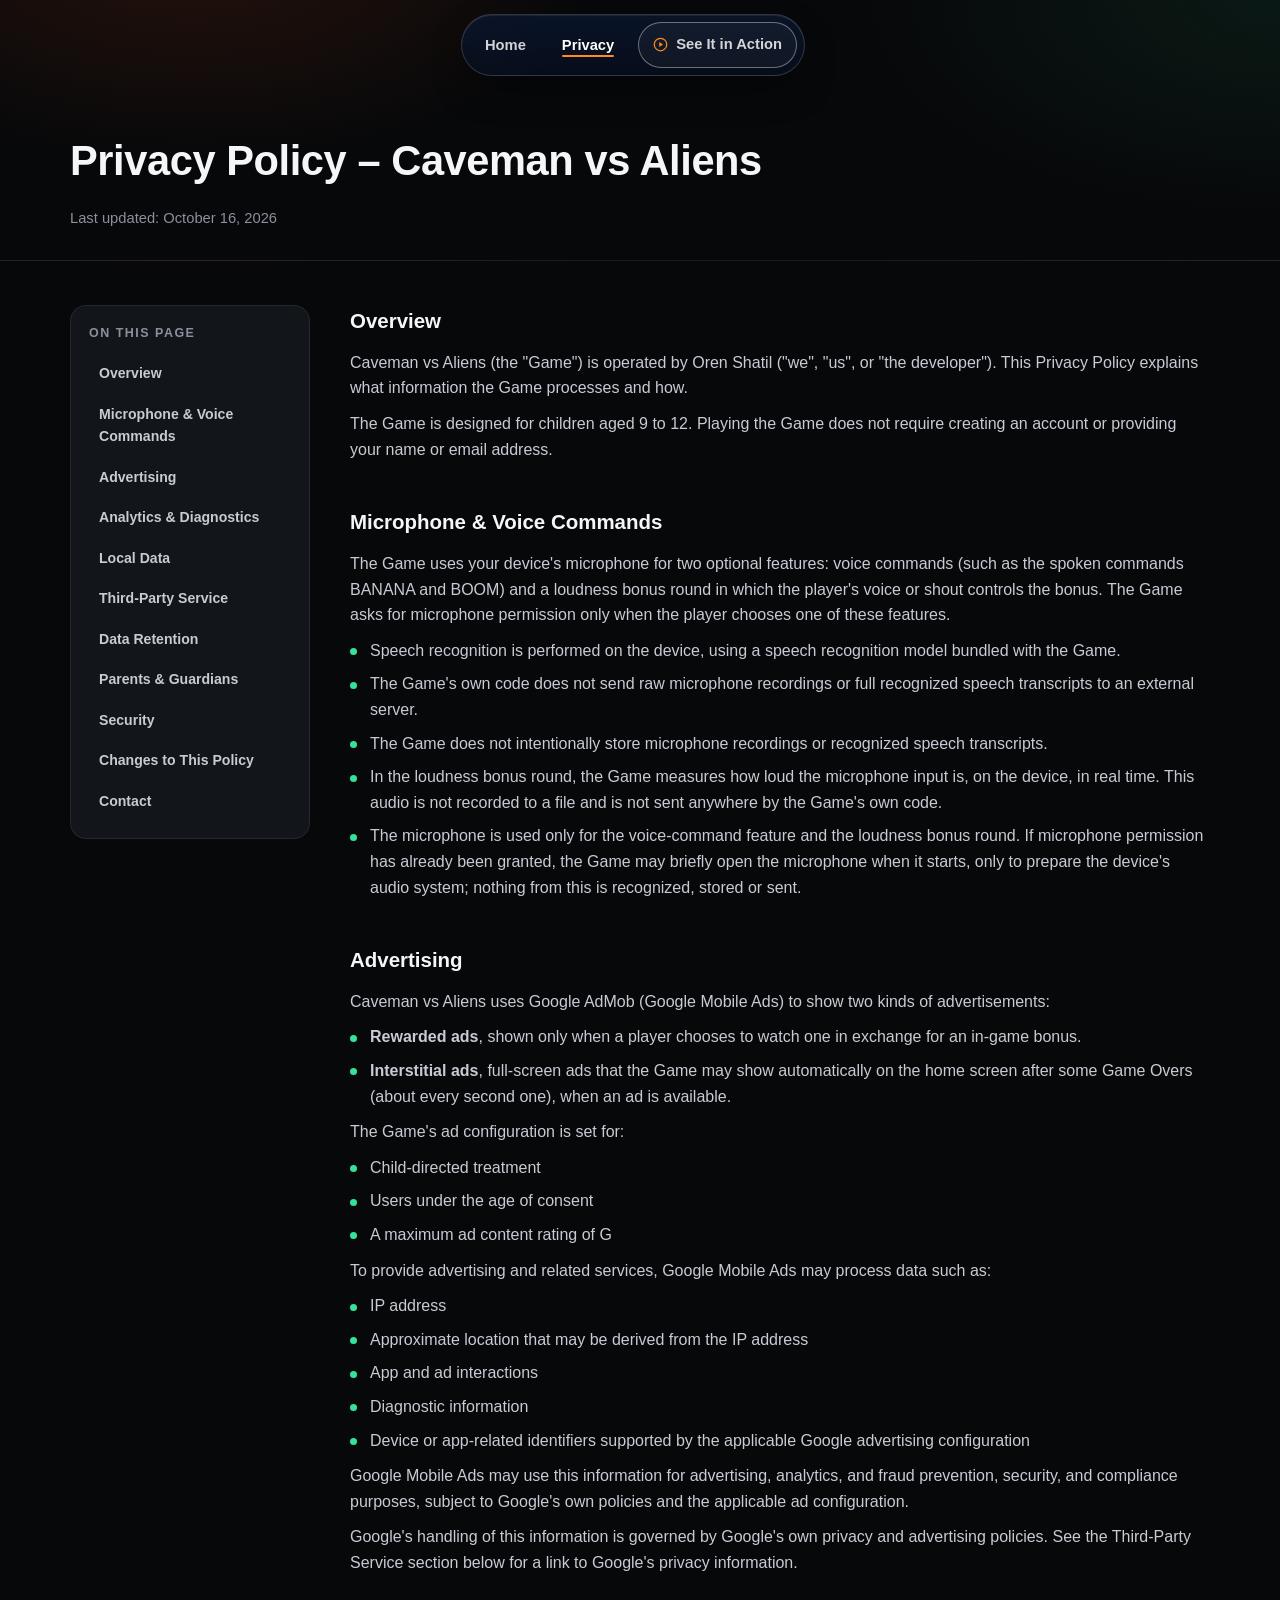
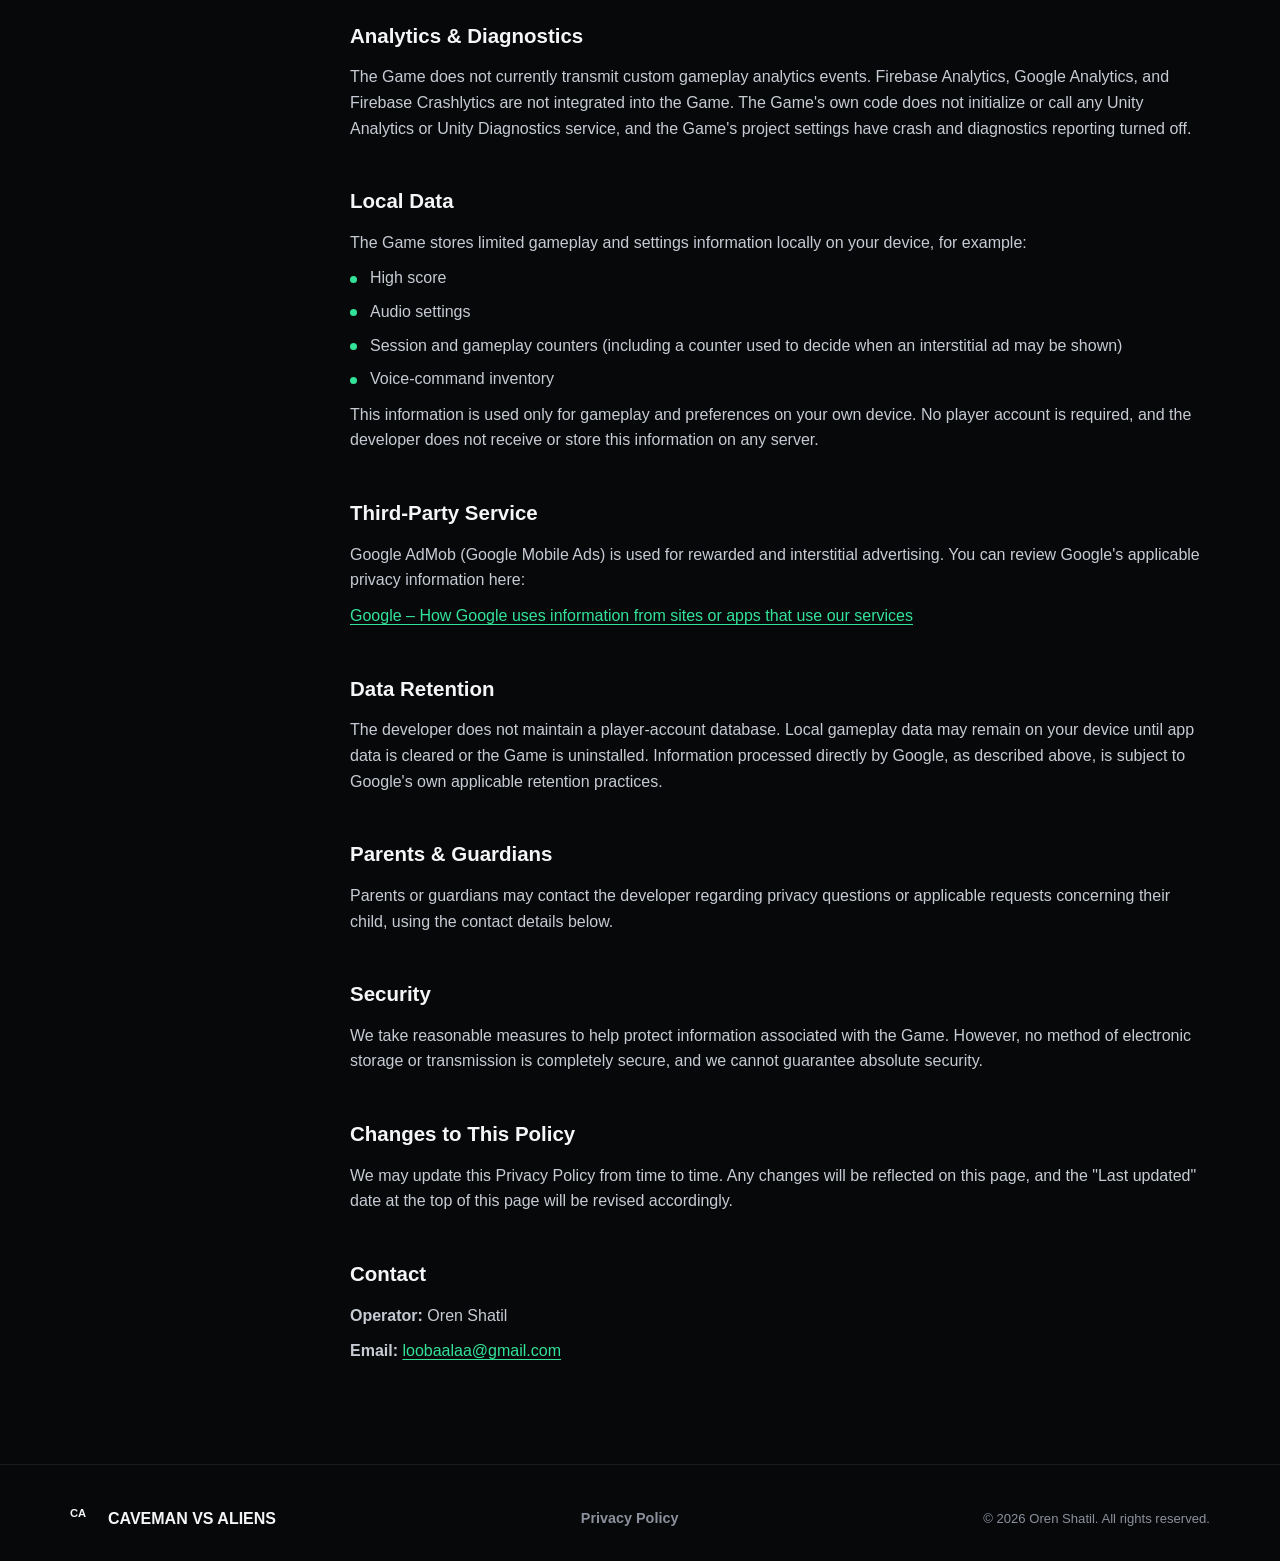
==== commit 52086c2c: "Update privacy policy" ====
--- a/privacy.html
+++ b/privacy.html
@@ -6,13 +6,13 @@
   <script>document.documentElement.classList.add('js');</script>
   <title>Privacy Policy – Caveman vs Aliens</title>
   <meta name="description" content="Privacy Policy for the Caveman vs Aliens Android game, operated by Oren Shatil. Explains microphone/voice commands, advertising, local storage, and contact details.">
-  <link rel="canonical" href="https://example.com/privacy.html">
+  <link rel="canonical" href="https://cavemanvsaliens.com/privacy.html">
 
   <meta property="og:type" content="website">
   <meta property="og:site_name" content="Caveman vs Aliens">
   <meta property="og:title" content="Privacy Policy – Caveman vs Aliens">
   <meta property="og:description" content="Privacy Policy for the Caveman vs Aliens Android game.">
-  <meta property="og:url" content="https://example.com/privacy.html">
+  <meta property="og:url" content="https://cavemanvsaliens.com/privacy.html">
 
   <link rel="icon" type="image/svg+xml" href="assets/images/favicon.svg">
   <link rel="stylesheet" href="assets/css/style.css">
@@ -59,7 +59,7 @@
     <section class="page-hero">
       <div class="container">
         <h1 class="page-title">Privacy Policy – Caveman vs Aliens</h1>
-        <p class="page-meta">Last updated: October 9, 2026</p>
+        <p class="page-meta">Last updated: October 16, 2026</p>
       </div>
     </section>
 
@@ -128,10 +128,15 @@
           </p>
           <ul>
             <li>IP address</li>
+            <li>Approximate location that may be derived from the IP address</li>
             <li>App and ad interactions</li>
             <li>Diagnostic information</li>
             <li>Device or app-related identifiers supported by the applicable Google advertising configuration</li>
           </ul>
+          <p>
+            Google Mobile Ads may use this information for advertising, analytics, and fraud prevention,
+            security, and compliance purposes, subject to Google's own policies and the applicable ad configuration.
+          </p>
           <p>
             Google's handling of this information is governed by Google's own privacy and advertising
             policies. See the Third-Party Service section below for a link to Google's privacy
--- a/assets/css/style.css
+++ b/assets/css/style.css
@@ -299,6 +299,7 @@
    (object-position stays left-anchored), keeping the logo/headline/CTA on
    the left safely in frame at every width without distorting the art. */
 .hero {
+  --hero-mobile-ratio: 1080 / 1350;   /* = hero-mobile.* pixel size (4:5) */
   position: relative;
   overflow: hidden;
   background: var(--grad-sky);
@@ -308,15 +309,11 @@
 .hero-frame {
   position: relative;
   width: 100%;
-  /* Mobile default: show the left ~50% of the image width — enough to
-     keep the baked logo/headline/tagline/Google Play button comfortably
-     in frame with safe margin, verified against their measured extents.
-     (Full height here; the mobile-only vertical crop that removes the
-     baked nav pill is handled by .hero-frame-mobile-bg below, since
-     object-fit: cover can only crop one axis per breakpoint — see its
-     comment.) Tablet/desktop below restore the unclipped aspect ratios
-     they had before this fix; neither one changes. */
-  aspect-ratio: 998.5 / 788;
+  /* Mobile default (<=768px): ratio of the dedicated mobile hero art
+     (assets/images/hero-mobile.*, recommended 1080x1350 for the final
+     design). Keep this equal to that file's pixel ratio. Tablet/desktop
+     override it below. */
+  aspect-ratio: var(--hero-mobile-ratio);
 }
 .hero-frame-img {
   position: absolute; inset: 0; z-index: 0;
@@ -325,34 +322,15 @@
   display: block;
 }
 
-@media (max-width: 699px) {
-  /* object-fit: cover always matches whichever container dimension is the
-     binding constraint exactly (zero leftover there) and only crops the
-     other — it cannot crop both axes from one <img> at once. At the
-     mobile aspect-ratio above, height is always the binding dimension,
-     so object-position-y here is a no-op and the baked nav pill (which
-     sits in the top ~11.4% of the image) always stays in frame no matter
-     what object-position is set to. A background-image sidesteps that:
-     background-size takes independent width/height percentages, so the
-     image can be deliberately over-scaled on the vertical axis too,
-     creating real leftover for background-position-y to crop into. */
-  .hero-frame-img { display: none; }
-
-  .hero-frame-mobile-bg {
-    position: absolute; inset: 0; z-index: 0;
-    background-image: url("../images/hero-final.png");
-    background-image: image-set(url("../images/hero-final.webp") type("image/webp"), url("../images/hero-final.png") type("image/png"));
-    background-repeat: no-repeat;
-    /* 200% = 100/cw, cw=0.50 (left half of the image's width, same as the
-       desktop/tablet horizontal-crop logic). 138.89% = 100/ch, ch=0.72
-       (show a 72%-tall vertical band of the image, not its full height). */
-    background-size: 200% 138.89%;
-    /* x: 0% = left-anchored, same horizontal crop as before. y: 46.43% =
-       solved so the visible vertical band is [13%, 85%] of the image's
-       height — below the baked nav pill (which ends at ~11.4%) with
-       margin, through the logo/headline/tagline/Google Play button. */
-    background-position: 0% 46.43%;
-  }
+@media (max-width: 768px) {
+  /* Dedicated mobile hero: <picture> in index.html swaps in
+     assets/images/hero-mobile.* at this width, so no crop tricks are
+     needed here — the image simply fills the frame (frame ratio ==
+     image ratio). SAFE ZONE: the floating hamburger sits over the top-right
+     corner of the hero (~60px from the top, ~62px from the right edge in
+     CSS px); the mobile art should keep that corner free of the logo,
+     faces and text. */
+  .hero-frame-img { object-position: 50% 50%; }
 }
 
 /* Real controls, invisible by default (no fill/border/text) so nothing
@@ -393,11 +371,13 @@
    Mobile fractions (default), mapped through the mobile vertical crop
    (13%-85% of image height). */
 .hero-hotspot-play {
-  --spot-t: 73.25%; --spot-b: 3.49%;
-  --spot-l: 22.04%; --spot-r: 33.4%;
-}
-
-@media (min-width: 700px) and (max-width: 959px) {
+  /* Mobile (<=768px), measured on the final hero-mobile.* (1080x1350):
+     visible button box [82,508]-[555,641]. */
+  --spot-t: 37.63%; --spot-b: 52.52%;
+  --spot-l: 7.59%; --spot-r: 48.61%;
+}
+
+@media (min-width: 769px) and (max-width: 959px) {
   /* Tablet: unchanged, approved — show the left 72% of the image width,
      full height, exactly as before. */
   .hero-frame { aspect-ratio: 1438.56 / 788; }
@@ -448,13 +428,13 @@
   .hero-hotspot-trailer { --spot-t: 3.30%; --spot-b: 89.85%; }
 }
 
-@media (min-width: 700px) {
+@media (min-width: 769px) {
   /* The artwork's nav pill is in frame from here up (the tablet crop was
      chosen specifically to keep it clear of the edge), so the real
      invisible hotspots take over as the page's navigation and the site
      header's hamburger button (which would otherwise sit uselessly next
      to a baked pill that looks clickable but isn't wired up) is hidden.
-     Below 700px the pill isn't in frame, so the hamburger/mobile menu
+     Up to 768px the dedicated mobile hero is used (no baked pill), so the hamburger/mobile menu
      stays the real navigation, unchanged. index.html only — privacy.html
      and support.html have no baked nav and keep the hamburger at every
      width below their own 860px capsule breakpoint. */
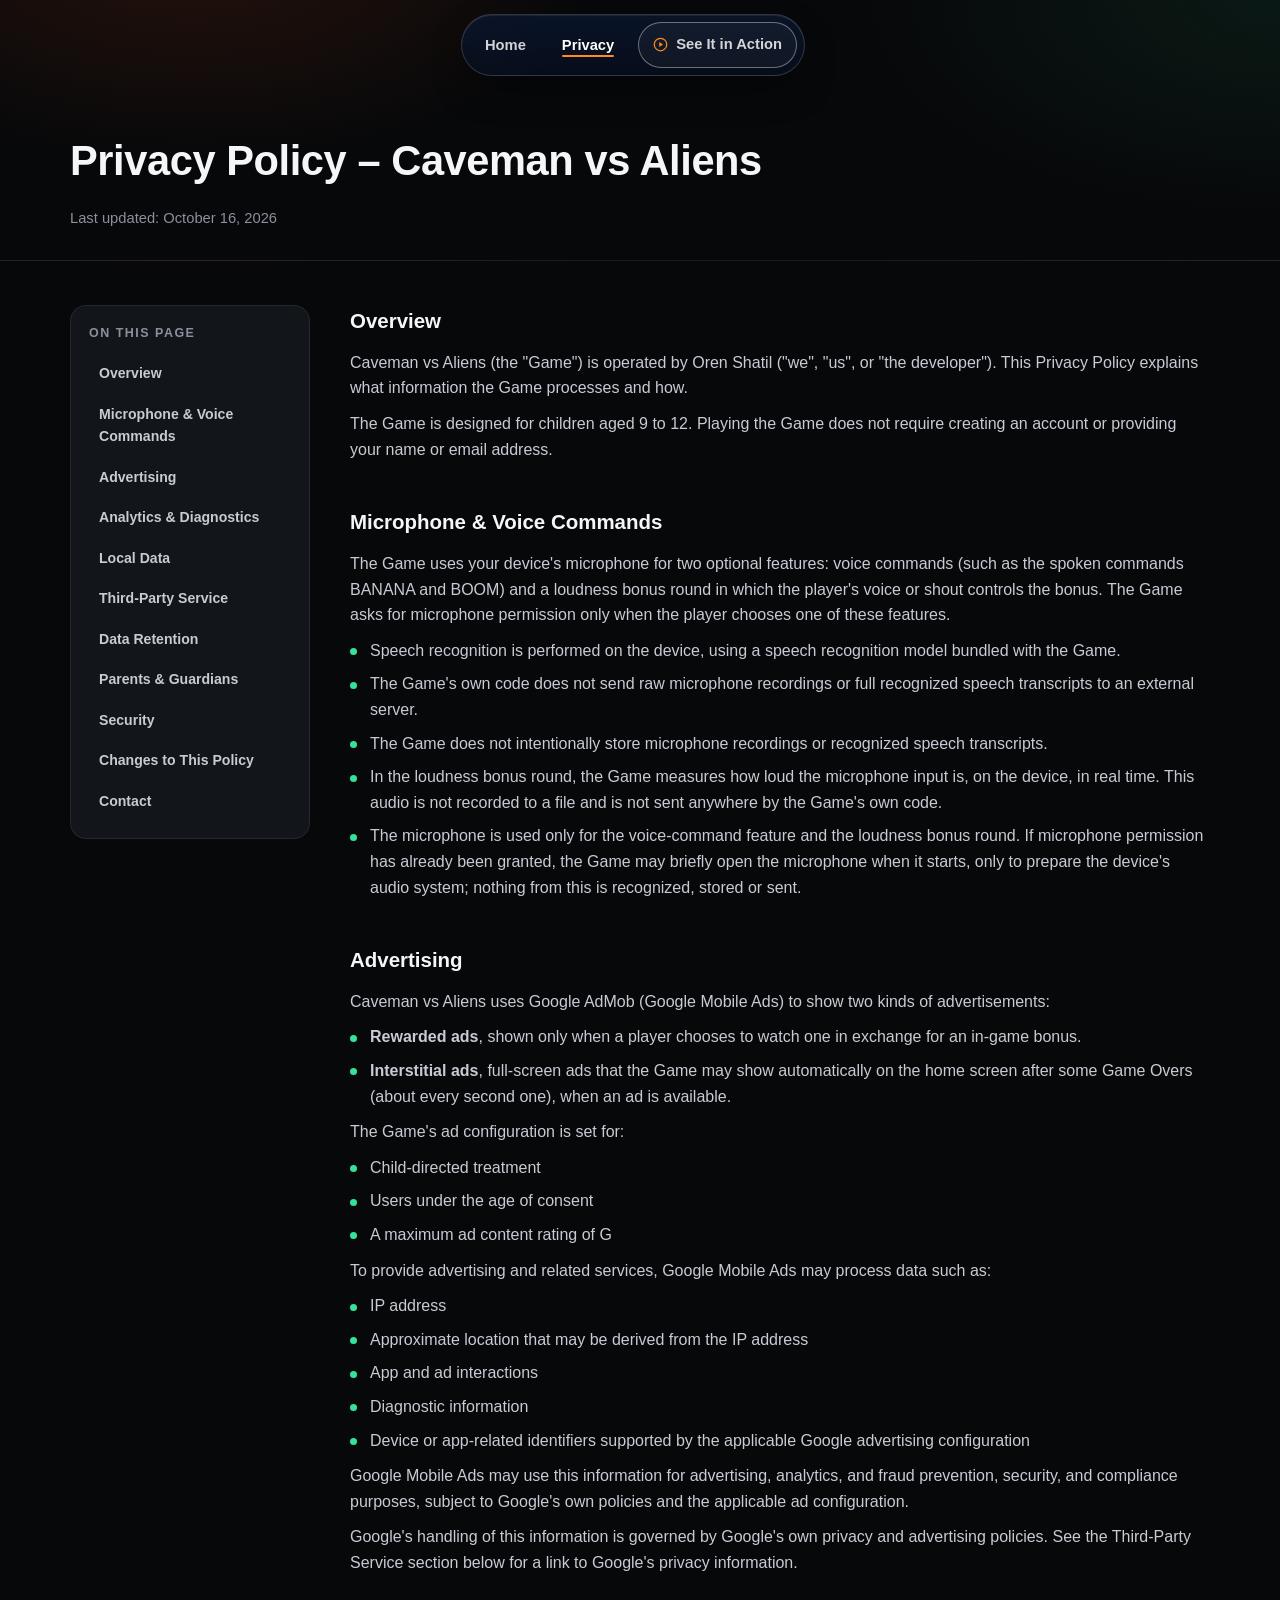
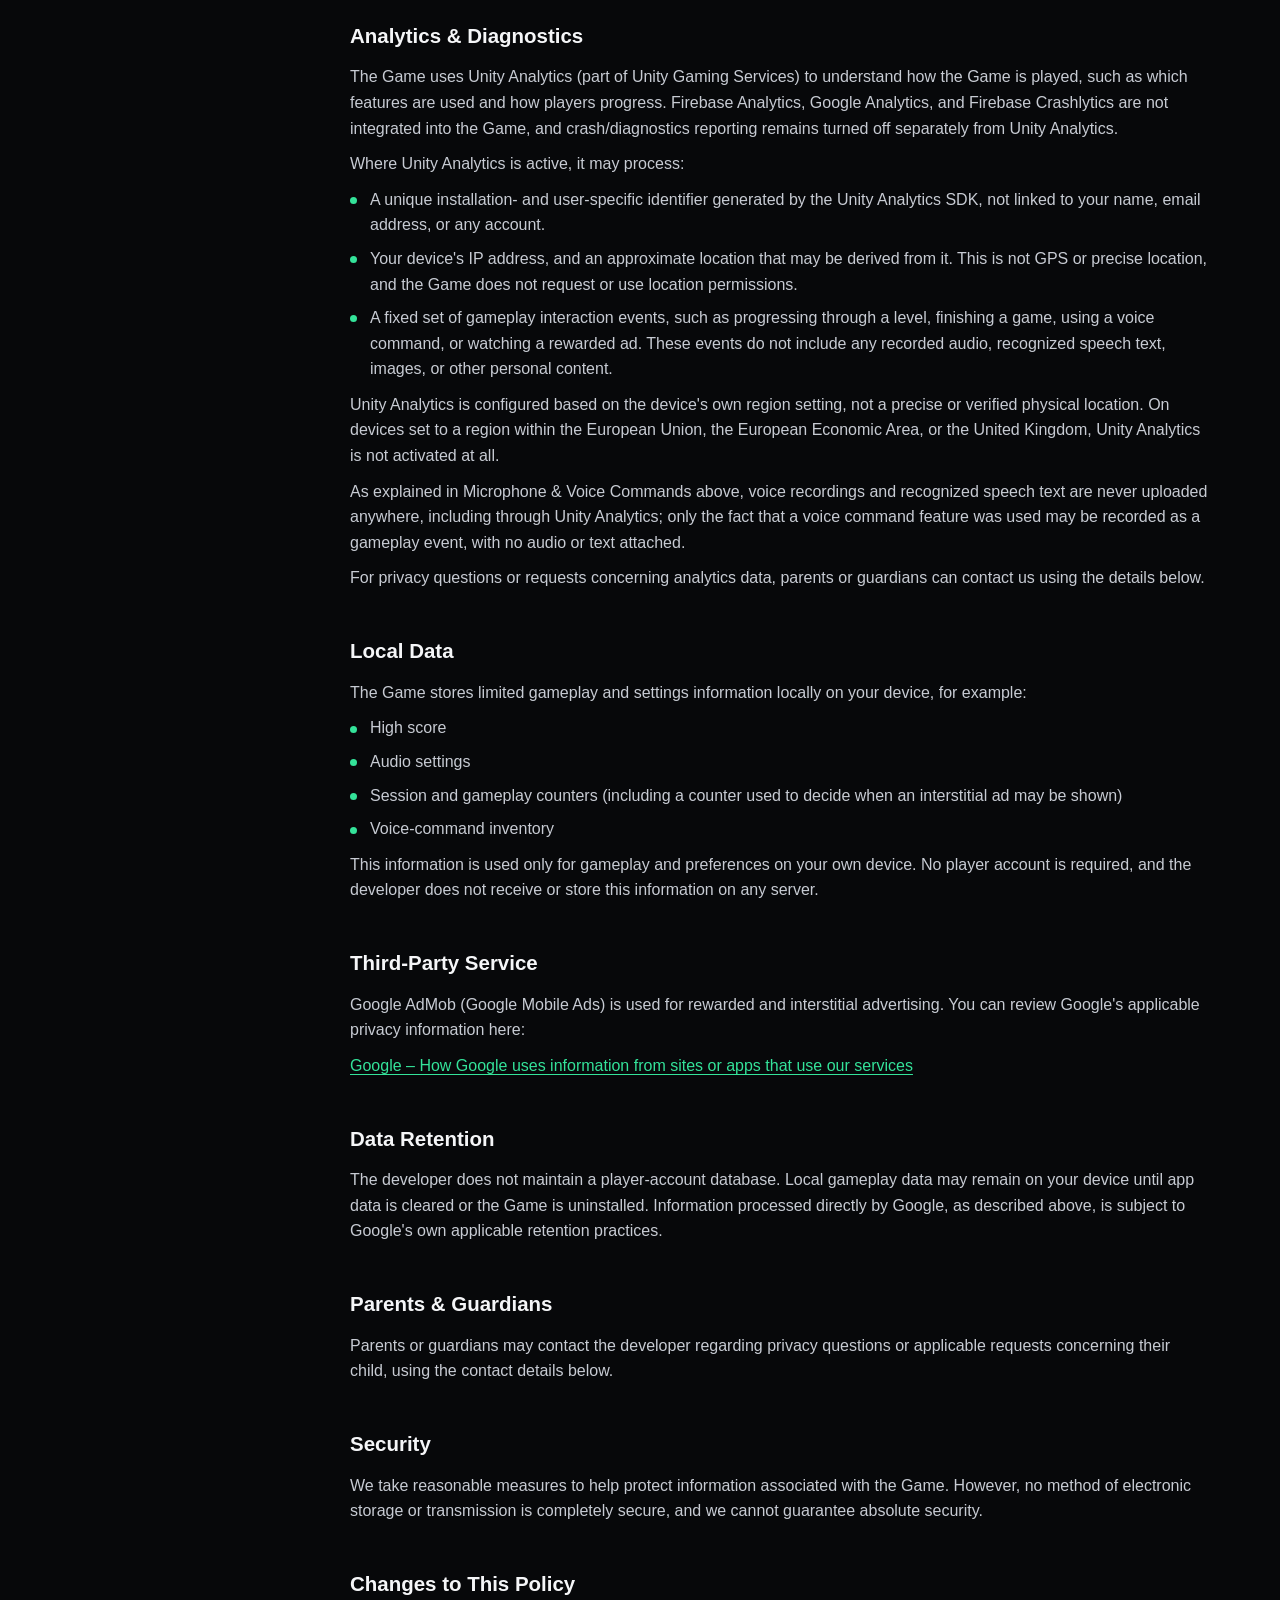
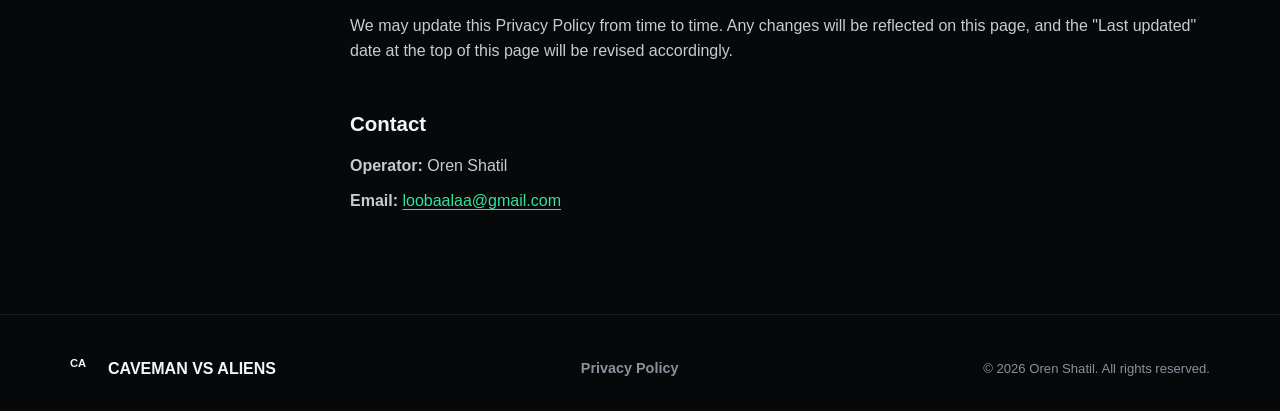
==== commit c5e77713: "Update privacy policy for Unity Analytics" ====
--- a/privacy.html
+++ b/privacy.html
@@ -145,9 +145,31 @@
 
           <h2 id="analytics">Analytics &amp; Diagnostics</h2>
           <p>
-            The Game does not currently transmit custom gameplay analytics events. Firebase
-            Analytics, Google Analytics, and Firebase Crashlytics are not integrated into the Game.
-            The Game's own code does not initialize or call any Unity Analytics or Unity Diagnostics service, and the Game's project settings have crash and diagnostics reporting turned off.
+            The Game uses Unity Analytics (part of Unity Gaming Services) to understand how the
+            Game is played, such as which features are used and how players progress. Firebase
+            Analytics, Google Analytics, and Firebase Crashlytics are not integrated into the
+            Game, and crash/diagnostics reporting remains turned off separately from Unity Analytics.
+          </p>
+          <p>Where Unity Analytics is active, it may process:</p>
+          <ul>
+            <li>A unique installation- and user-specific identifier generated by the Unity Analytics SDK, not linked to your name, email address, or any account.</li>
+            <li>Your device's IP address, and an approximate location that may be derived from it. This is not GPS or precise location, and the Game does not request or use location permissions.</li>
+            <li>A fixed set of gameplay interaction events, such as progressing through a level, finishing a game, using a voice command, or watching a rewarded ad. These events do not include any recorded audio, recognized speech text, images, or other personal content.</li>
+          </ul>
+          <p>
+            Unity Analytics is configured based on the device's own region setting, not a precise
+            or verified physical location. On devices set to a region within the European Union,
+            the European Economic Area, or the United Kingdom, Unity Analytics is not activated at all.
+          </p>
+          <p>
+            As explained in Microphone &amp; Voice Commands above, voice recordings and recognized
+            speech text are never uploaded anywhere, including through Unity Analytics; only the fact
+            that a voice command feature was used may be recorded as a gameplay event, with no audio
+            or text attached.
+          </p>
+          <p>
+            For privacy questions or requests concerning analytics data, parents or guardians
+            can contact us using the details below.
           </p>
 
           <h2 id="local-data">Local Data</h2>
--- a/assets/css/style.css
+++ b/assets/css/style.css
@@ -938,26 +938,16 @@
 .modal-title { font-size: 1.3rem; font-weight: 900; color: var(--text-0); }
 .modal-body-text { margin-top: 10px; color: var(--text-1); font-size: 0.96rem; }
 
+/* The QR PNG carries its own white quiet zone, so the frame is plain white
+   (a scanner needs a light surround) and the image fills it. */
 .modal-qr {
   margin: 22px auto 6px;
   width: 168px; height: 168px;
   border-radius: var(--radius-m);
-  background: var(--bg-card);
-  border: 1.5px dashed var(--line-strong);
-  display: flex; align-items: center; justify-content: center;
-  flex-direction: column; gap: 6px;
-  color: var(--text-2); font-size: 0.72rem; font-weight: 700;
-  letter-spacing: 0.04em; text-align: center; padding: 10px;
-}
-.modal-qr img { width: 100%; height: 100%; object-fit: contain; border-radius: var(--radius-s); }
-.modal-qr svg { width: 30px; height: 30px; opacity: 0.6; }
-
-.modal-coming-soon {
-  display: inline-flex; align-items: center; gap: 8px;
-  margin-top: 18px; padding: 10px 18px; border-radius: 999px;
-  background: rgba(255, 214, 10, 0.12); border: 1.5px dashed #ffd60a;
-  color: #ffe066; font-weight: 800; letter-spacing: 0.04em; font-size: 0.82rem;
-}
+  background: #fff;
+  overflow: hidden;
+}
+.modal-qr img { display: block; width: 100%; height: 100%; object-fit: contain; }
 
 .modal-actions { margin-top: 22px; display: flex; justify-content: center; }
 
